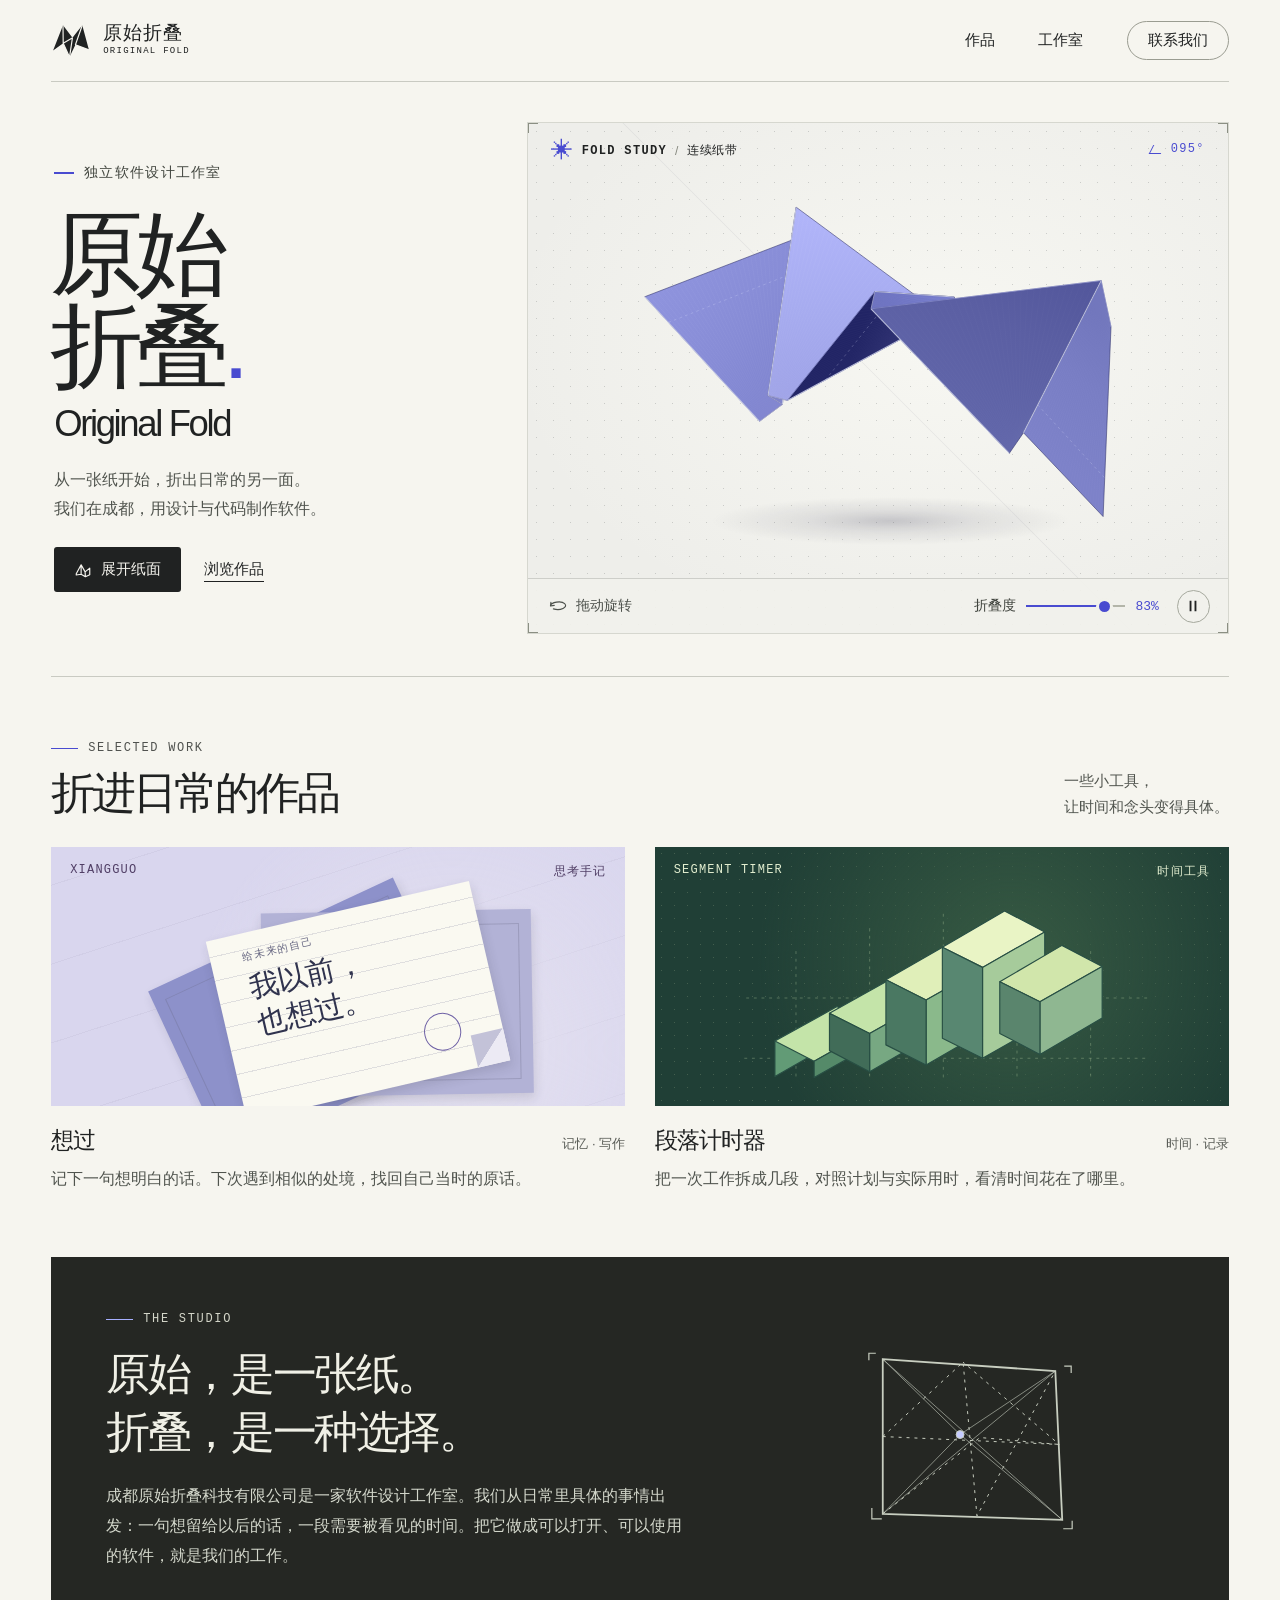
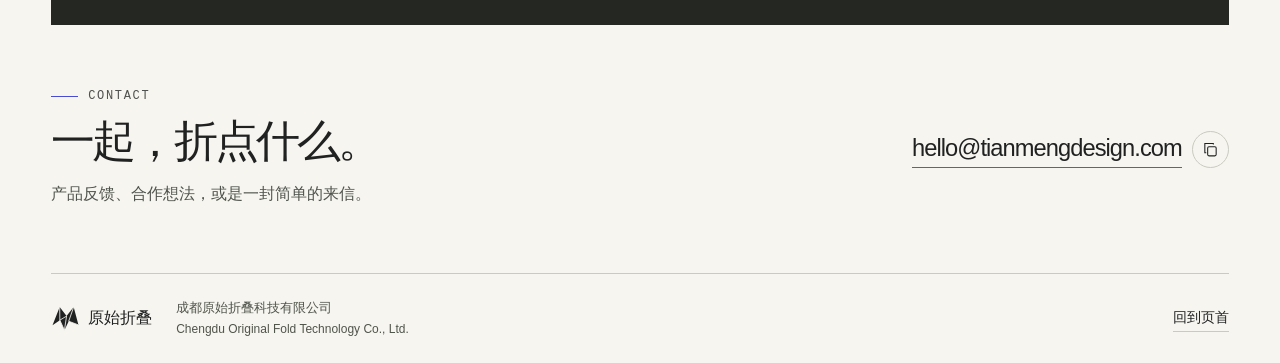
==== index.html @ 0157567f "Build Original Fold studio website and interactive paper sculpture" ====
<!doctype html>
<html lang="zh-CN">
<head>
  <meta charset="utf-8"><meta name="viewport" content="width=device-width, initial-scale=1">
  <meta name="theme-color" content="#f6f5ef">
  <meta name="description" content="成都原始折叠科技有限公司。用交互、设计与代码，为日常制作软件。转动一张折纸，认识独立作品《想过》和《段落计时器》。">
  <meta property="og:title" content="原始折叠 · Original Fold"><meta property="og:description" content="一张平面，有无数种折法。来自成都的软件设计工作室。">
  <meta property="og:type" content="website">
  <link rel="icon" type="image/svg+xml" href="./mark.svg">
  <title>原始折叠 · Original Fold</title>
  <link rel="stylesheet" href="./style.css"><script defer src="./fold.js"></script><script defer src="./studio.js"></script>
</head>
<body>
  <svg class="symbols" xmlns="http://www.w3.org/2000/svg" aria-hidden="true"><defs>
    <symbol id="foldmark" viewBox="0 0 38 34"><path d="M2 26 11.4 2l9 11.8L29.7 2 36 25.4l-12.8-4.8-5.6 11.7-6-13.1z" fill="currentColor"/><path d="m11.4 2 .2 17.2 8.9-5.4M29.7 2l-6.5 18.6 12.8 4.8m-24.4-6.2 6 13.1 2.8-18.5" fill="none" stroke="var(--line-on-logo,#f6f5ef)" stroke-width="1.1" stroke-linejoin="round"/></symbol>
    <symbol id="ic-play" viewBox="0 0 24 24"><path d="M8 4.8 19 12 8 19.2z" fill="currentColor" stroke="none"/></symbol>
    <symbol id="ic-pause" viewBox="0 0 24 24"><path d="M8.3 5.5v13m7.4-13v13" fill="none" stroke="currentColor" stroke-width="2.8" stroke-linecap="square"/></symbol>
    <symbol id="ic-fold" viewBox="0 0 24 24"><path d="M3 17 9.5 5l5.3 9.5 6.2-5v8.8L15.2 21l-5.7-3.4-6.5 1zM9.5 5v12.6m5.3-3.1.4 6.5" fill="none" stroke="currentColor" stroke-width="1.55" stroke-linecap="round" stroke-linejoin="round"/></symbol>
    <symbol id="ic-mail" viewBox="0 0 24 24"><rect x="2.5" y="5" width="19" height="14" rx="2" fill="none" stroke="currentColor" stroke-width="1.5"/><path d="m3.5 6.5 8.5 6 8.5-6" stroke="currentColor" fill="none" stroke-width="1.5"/></symbol>
    <symbol id="ic-copy" viewBox="0 0 24 24"><rect x="8" y="8" width="12" height="13" rx="1.8" fill="none" stroke="currentColor" stroke-width="1.5"/><path d="M16 5V3.5H4v13H6" fill="none" stroke="currentColor" stroke-width="1.5"/></symbol>
    <symbol id="ic-check" viewBox="0 0 24 24"><path d="m4 12 5 5L20 6" fill="none" stroke="currentColor" stroke-width="2"/></symbol>
    <symbol id="ic-turn" viewBox="0 0 24 24"><path d="M3 11.5c.8-4.1 12.8-6.3 17-2.4 4.6 4.4-5.3 9-13.5 6.3M3.5 7.5 3 12l4.5-.7" fill="none" stroke="currentColor" stroke-width="1.4" stroke-linecap="round" stroke-linejoin="round"/></symbol>
  </defs></svg>
  <a class="skip" href="#main">跳到正文</a>
  <div class="wrap">
    <header class="mast">
      <a class="brand" href="#top" aria-label="原始折叠，回到首页"><svg class="brandmark"><use href="#foldmark"/></svg><span>原始折叠<small>ORIGINAL FOLD</small></span></a>
      <nav aria-label="主导航"><a href="#works">作品</a><a href="#studio">工作室</a><a class="nav-contact" href="#contact">联系<span class="contact-long">我们</span></a></nav>
    </header>
    <main id="main">
      <section id="top" class="hero" aria-labelledby="title">
        <div class="hero-type">
          <div class="hero-kicker"><i></i><span>独立软件设计工作室</span></div>
          <h1 id="title">原始<br>折叠<span class="title-dot" aria-hidden="true">.</span></h1>
          <div class="wordmark" lang="en">Original Fold</div>
          <p class="intro">从一张纸开始，折出日常的另一面。<br>我们在成都，用设计与代码制作软件。</p>
          <div class="hero-actions"><button type="button" class="button dark" id="fold-action" data-fold><svg aria-hidden="true"><use href="#ic-fold"/></svg><span>展开纸面</span></button><a class="button text-link" href="#works">浏览作品</a></div>
        </div>
        <figure class="instrument" aria-label="互动折纸：一张连续纸带的三维模型">
          <div class="spec-ident"><span class="crossbrand">✳</span><span lang="en">FOLD STUDY</span><b>/</b> 连续纸带</div>
          <div class="readout mono"><span class="readout-mark"></span><span id="angle">064°</span></div>
          <div class="clip-board">
            <svg id="static-paper" viewBox="0 0 600 430" role="img" aria-label="由蓝紫色纸面折成的立体带状雕塑">
              <g stroke="#36377c" stroke-width="1"><path fill="#a3adff" d="m76 255 108-141 77 44-103 143z"/><path fill="#393f97" d="m184 114 77 44 52 131-103-78z"/><path fill="#848fee" d="m210 211 103 78 88-183-73 46z"/><path fill="#b3b9fa" d="m328 152 73-46 92 135-90 48z"/><path fill="#424caa" d="m403 289 90-48-25 73-115 33z"/></g>
            </svg>
            <canvas id="sculpture" tabindex="0" aria-label="三维折纸。拖动或按方向键转动，按空格暂停或继续运动。"></canvas>
          </div>
          <span class="corner tl"></span><span class="corner tr"></span><span class="corner bl"></span><span class="corner br"></span>
          <figcaption class="instrument-bar"><span class="drag-label"><svg aria-hidden="true"><use href="#ic-turn"/></svg>拖动旋转</span><label class="dial">折叠度<input id="fold-range" type="range" min="0" max="100" value="83" aria-label="折叠程度"><output for="fold-range" id="fold-value">83%</output></label><button id="motion" class="motion" type="button" aria-label="暂停转动" title="暂停转动"><svg aria-hidden="true"><use href="#ic-pause"/></svg></button></figcaption>
        </figure>
      </section>
      <section id="works" class="works block" aria-labelledby="works-title">
        <div class="section-head"><div><span class="eyebrow"><i></i> SELECTED WORK</span><h2 id="works-title">折进日常的作品</h2></div><p>一些小工具，<br>让时间和念头变得具体。</p></div>
        <div class="work-grid">
          <article class="work">
            <a class="art art-memory" href="https://qq244358862.github.io/xiangguo-support/" target="_blank" rel="noopener noreferrer" aria-label="访问想过产品页（新窗口）">
              <span class="art-tag">XIANGGUO</span><span class="art-small">思考手记</span>
              <div class="mem-art" aria-hidden="true"><div class="mem-echo echo-a"></div><div class="mem-echo echo-b"></div><div class="mem-paper"><div class="tiny-imprint">给未来的自己</div><span>我以前，<br>也想过。</span><i></i><span class="mem-fold"></span></div></div>
            </a>
            <div class="work-head"><h3><a href="https://qq244358862.github.io/xiangguo-support/" target="_blank" rel="noopener noreferrer">想过</a></h3><span>记忆 · 写作</span></div><p>记下一句想明白的话。下次遇到相似的处境，找回自己当时的原话。</p>
          </article>
          <article class="work">
            <a class="art art-time" href="https://qq244358862.github.io/segment-timer-support/" target="_blank" rel="noopener noreferrer" aria-label="访问段落计时器产品页（新窗口）">
              <span class="art-tag">SEGMENT TIMER</span><span class="art-small">时间工具</span>
              <svg class="time-art" viewBox="0 0 450 231" aria-hidden="true">
                <g fill="none" stroke="#cee3b2" stroke-width=".7" opacity=".45"><path d="M16 185h423M18 122h419M70 204V68m77 136V45m77 160V30m77 174V47m77 157V68" stroke-dasharray="3 5"/></g>
                <g stroke="#284f44" stroke-width="1.2" stroke-linejoin="round"><path d="m48 167 65-36v36l-65 37z" fill="#629b76"/><path d="m48 167 41 21 66-37-42-20z" fill="#c4e4a9"/><path d="m89 188 66-37v17l-66 37z" fill="#558a69"/><path d="m105 138 66-37 42 21-66 37z" fill="#c4e4a9"/><path d="m147 159 66-37v39l-66 38z" fill="#77a882"/><path d="m147 159-42-21v39l42 22z" fill="#416c58"/><path d="m164 103 66-38 42 22-66 37z" fill="#e0efb9"/><path d="m206 124 66-37v67l-66 38z" fill="#8ab98b"/><path d="m206 124-42-21v68l42 21z" fill="#4a7862"/><path d="m223 69 65-38 42 22-65 37z" fill="#e9f4c5"/><path d="m265 90 65-37v95l-65 37z" fill="#a6cb9b"/><path d="m265 90-42-21v95l42 21z" fill="#588771"/><path d="m283 105 65-38 42 22-65 37z" fill="#d1e6ab"/><path d="m325 126 65-37v54l-65 38z" fill="#8fb791"/><path d="m325 126-42-21v54l42 22z" fill="#5a856d"/></g>
              </svg>
            </a>
            <div class="work-head"><h3><a href="https://qq244358862.github.io/segment-timer-support/" target="_blank" rel="noopener noreferrer">段落计时器</a></h3><span>时间 · 记录</span></div><p>把一次工作拆成几段，对照计划与实际用时，看清时间花在了哪里。</p>
          </article>
        </div>
      </section>
      <section id="studio" class="about block" aria-labelledby="studio-title">
        <div class="about-main"><span class="eyebrow light"><i></i> THE STUDIO</span><h2 id="studio-title">原始，是一张纸。<br>折叠，是一种选择。</h2><p>成都原始折叠科技有限公司是一家软件设计工作室。我们从日常里具体的事情出发：一句想留给以后的话，一段需要被看见的时间。把它做成可以打开、可以使用的软件，就是我们的工作。</p></div>
        <div class="crease-print" aria-hidden="true"><svg viewBox="0 0 240 235" fill="none"><g stroke="currentColor"><path d="m29 35 174 12 7 150-181-6z" stroke-width="1.8"/><path d="m29 35 78 76 96-64M107 111l103 86M107 111l-78 80M29 35l181 162m-7-150L29 191" opacity=".6"/><path d="m29 113 81-75 14 155 79-146M29 113l178 8-97-83M29 191l98-77 80 7" stroke-dasharray="3 5"/><circle cx="107" cy="111" r="4" fill="#c5cbff"/><path d="M22 29h-7v7m197 6h7v7M18 185v11h10m183 10h9v-8" stroke-width="1.2"/></g></svg></div>
      </section>
      <section id="contact" class="contact block" aria-labelledby="contact-title"><div><span class="eyebrow"><i></i> CONTACT</span><h2 id="contact-title">一起，折点什么。</h2><p>产品反馈、合作想法，或是一封简单的来信。</p></div><div class="contact-address"><a href="mailto:hello@tianmengdesign.com">hello@tianmengdesign.com</a><button type="button" id="copy-email" aria-label="复制联系邮箱" title="复制邮箱"><svg aria-hidden="true"><use href="#ic-copy"/></svg></button><span class="copy-status" id="copy-status" role="status" aria-live="polite"></span></div></section>
    </main>
    <footer><div class="foot-brand"><svg aria-hidden="true"><use href="#foldmark"/></svg><strong>原始折叠</strong></div><div class="legal">成都原始折叠科技有限公司<br><span lang="en">Chengdu Original Fold Technology Co., Ltd.</span></div><a href="#top">回到页首</a></footer>
  </div>
</body>
</html>
---- style.css ----
:root{--paper:#f6f5ef;--ink:#202222;--sub:#50544e;--line:#c9cac2;--blue:#494bd0;--mono:"SFMono-Regular",Consolas,"Liberation Mono",monospace;--sans:Inter,"Helvetica Neue",Arial,"PingFang SC","Microsoft YaHei","Noto Sans SC",sans-serif;color-scheme:light;font-family:var(--sans);color:var(--ink);background:var(--paper);font-synthesis:none;text-rendering:optimizeLegibility}
*{box-sizing:border-box}html{scroll-behavior:smooth;scroll-padding-top:22px}body{margin:0;background:var(--paper)}a{color:inherit;text-decoration:none}button,input{font:inherit}button{cursor:pointer;color:inherit}a:focus-visible,button:focus-visible,input:focus-visible,canvas:focus-visible{outline:3px solid #6263db;outline-offset:5px}button:disabled{cursor:default}svg{display:block}.symbols{position:absolute;height:0;width:0;overflow:hidden}.skip{position:absolute;z-index:20;top:-70px;left:16px;background:var(--ink);color:white;padding:12px 18px}.skip:focus{top:8px}.wrap{width:min(100% - clamp(44px,8vw,136px),1600px);margin:auto}
.mast{height:82px;border-bottom:1px solid var(--line);display:flex;align-items:center;justify-content:space-between}.brand,.foot-brand{display:inline-flex;align-items:center;gap:12px}.brandmark{width:40px;height:38px}.brand>span{font-size:19px;font-weight:750;line-height:1.12;letter-spacing:.055em}.brand small{display:block;font:9px/1.55 var(--mono);letter-spacing:.14em;margin-top:2px}.mast nav{display:flex;align-items:center;gap:clamp(22px,3.4vw,55px);font-size:15px}.mast nav a:not(.nav-contact){padding:10px 0}.mast nav a:hover,.text-link:hover,footer a:hover{color:var(--blue)}.mast .nav-contact{padding:9px 20px;border:1px solid #9a9c91;border-radius:28px}.mast .nav-contact:hover{border-color:var(--blue);color:var(--blue)}
.hero{display:grid;grid-template-columns:.79fr 1.21fr;position:relative;column-gap:1.5%;padding:40px 0 42px;min-height:594px;align-items:stretch}.hero-type{display:flex;flex-direction:column;align-items:flex-start;justify-content:center;padding-left:3px}.hero-kicker,.eyebrow{display:flex;align-items:center;gap:10px;font-size:14px;letter-spacing:.09em;font-weight:570;color:#42463f}.hero-kicker i,.eyebrow i{width:20px;height:2px;background:var(--blue);display:block}.hero-kicker{margin:0 0 26px}
h1,h2,h3,p,figure{margin:0}h1{font-size:clamp(80px,7.29vw,127px);line-height:.99;font-weight:800;letter-spacing:-.08em;margin-left:-.045em;position:relative}.title-dot{font-family:Arial,sans-serif;color:var(--blue);font-size:.7em;letter-spacing:-.08em;margin-left:.09em}.wordmark{font-family:"Arial",var(--sans);font-size:clamp(29px,2.85vw,49px);font-weight:400;line-height:1.05;letter-spacing:-.065em;margin:13px 0 0}.intro{font-size:clamp(16px,1.12vw,19px);color:var(--sub);line-height:1.83;margin-top:21px}.hero-actions{display:flex;gap:23px;align-items:center;margin-top:24px}.button{height:45px;display:inline-flex;align-items:center;justify-content:center;gap:9px;border:0;font-weight:550;font-size:15px;white-space:nowrap}.button.dark{background:var(--ink);color:var(--paper);padding:0 20px;border-radius:3px}.button.dark:hover{background:var(--blue)}.button svg{width:18px;height:18px}.button.text-link{height:auto;line-height:1.6;border-bottom:1px solid currentColor}
.instrument{min-width:0;min-height:492px;position:relative;isolation:isolate;display:grid;grid-template-rows:1fr auto;overflow:hidden;background-color:#eeeeea;background-image:radial-gradient(circle,rgba(67,71,72,.22) .7px,transparent .92px),radial-gradient(ellipse at 59% 43%,#f7f7f2,transparent 74%);background-size:17px 17px,100% 100%;border:1px solid #d6d7cf}.instrument:before{content:"";position:absolute;inset:0;z-index:-1;background:linear-gradient(45deg,transparent 49.9%,rgba(67,70,90,.065) 50%,transparent 50.1%);pointer-events:none}.spec-ident,.readout{position:absolute;z-index:2;top:19px;display:flex;align-items:center;gap:8px;pointer-events:none;font-size:12px;letter-spacing:.06em}.spec-ident{left:23px;font-weight:560}.spec-ident>span[lang]{font-family:var(--mono);letter-spacing:.11em;font-size:12px}.spec-ident b{color:#84867d;font-weight:400}.crossbrand{font-size:22px;line-height:16px;color:var(--blue)}.readout{right:23px;color:var(--blue);font-family:var(--mono);letter-spacing:.11em}.readout-mark{width:12px;height:9px;display:inline-block;border:solid currentColor;border-width:0 0 1px 1px;transform:skewX(-27deg)}
.clip-board{position:relative;min-height:0;overflow:hidden}.clip-board>canvas,.clip-board>svg{position:absolute;inset:0;width:100%;height:100%;display:block}.clip-board>canvas{touch-action:pan-y;cursor:grab}.clip-board>canvas.dragging{cursor:grabbing}.instrument.rendering #static-paper{display:none}.instrument-bar{display:flex;align-items:center;gap:18px;min-height:55px;border-top:1px solid rgba(117,120,114,.29);padding:7px 18px 7px 20px;background:rgba(242,242,237,.90);font-size:14px}.drag-label{display:flex;gap:8px;align-items:center;white-space:nowrap;color:#4c504b}.drag-label svg{height:20px;width:20px}.dial{margin-left:auto;display:flex;align-items:center;gap:10px;white-space:nowrap;color:#40443e}.dial output{color:var(--blue);font:13px var(--mono);min-width:3ch;text-align:right}.dial input{appearance:none;-webkit-appearance:none;width:clamp(62px,7.8vw,125px);height:26px;margin:0;background:transparent;cursor:ew-resize}.dial input::-webkit-slider-runnable-track{height:2px;background:linear-gradient(to right,var(--blue) 0 var(--fill,83%),#b3b5a9 var(--fill,83%) 100%)}.dial input::-moz-range-track{height:2px;background:#abae9f}.dial input::-moz-range-progress{height:2px;background:var(--blue)}.dial input::-webkit-slider-thumb{appearance:none;width:11px;height:11px;border:0;background:var(--blue);border-radius:50%;margin-top:-4.5px;box-shadow:0 0 0 3px #f1f1eb}.dial input::-moz-range-thumb{width:11px;height:11px;background:var(--blue);border:0;border-radius:50%}.motion{height:33px;width:33px;border-radius:50%;background:transparent;border:1px solid #a6a99e;display:grid;place-items:center;flex:0 0 auto}.motion:hover{color:var(--blue);border-color:var(--blue)}.motion svg{width:16px;height:16px}.corner{position:absolute;width:10px;height:10px;pointer-events:none;border:solid #8b8f83;z-index:3}.tl{top:0;left:0;border-width:1px 0 0 1px}.tr{top:0;right:0;border-width:1px 1px 0 0}.bl{bottom:0;left:0;border-width:0 0 1px 1px}.br{bottom:0;right:0;border-width:0 1px 1px 0}
.block{padding:clamp(48px,5vw,86px) 0}.works{border-top:1px solid var(--line)}.section-head{display:flex;align-items:end;justify-content:space-between;gap:20px;margin-bottom:28px}.eyebrow{font-family:var(--mono);letter-spacing:.14em;color:#4f514e;font-size:12px;font-weight:500}.eyebrow i{height:1px;width:27px}.section-head h2,.contact h2{font-size:clamp(34px,3.4vw,61px);letter-spacing:-.07em;line-height:1.2;margin:12px 0 0;font-weight:740}.section-head p{font-size:15px;color:var(--sub);line-height:1.7}.work-grid{display:grid;grid-template-columns:1fr 1fr;gap:clamp(18px,2.3vw,36px)}.work{min-width:0}.art{aspect-ratio:2.22;min-height:180px;display:block;position:relative;overflow:hidden;isolation:isolate}.art:focus-visible{outline-offset:2px}.art-tag,.art-small{position:absolute;z-index:2;top:16px;font:12px var(--mono);letter-spacing:.1em}.art-tag{left:19px}.art-small{right:19px;font-family:var(--sans);letter-spacing:.09em}.art-memory{background:#d9d6ee;color:#503e65;background-image:radial-gradient(circle at 70% 78%,#e4e1f0,transparent 60%),repeating-linear-gradient(162deg,transparent 0 36px,#6b638212 36px 37px,transparent 37px 75px)}.mem-art{position:absolute;width:47%;height:71%;max-width:295px;left:30%;top:24%;transform:rotate(-13deg);transition:transform .4s}.art-memory:hover .mem-art{transform:translateY(-5px) rotate(-9deg)}.mem-echo,.mem-paper{position:absolute;inset:0;box-shadow:1px 5px 11px #23223523}.mem-echo:before{position:absolute;inset:14px 12px;content:"";border:1px solid #6668824d}.echo-a{background:#8d91ca;transform:translate(-19%,3%) rotate(-12deg)}.echo-b{background:#b2b2d6;transform:translate(14%,6%) rotate(12deg)}.mem-paper{padding:clamp(8px,1.3vw,20px) 12%;color:#30334e;background-color:#faf9f1;background-image:repeating-linear-gradient(0deg,transparent 0 23px,#aaaaba55 23px 24px);line-height:1.25}.tiny-imprint{font-size:clamp(9px,.83vw,13px);letter-spacing:.09em;color:#666681;margin-bottom:7px}.mem-paper>span:not(.mem-fold){font-family:"Noto Serif SC","Songti SC",SimSun,serif;font-size:clamp(18px,2.3vw,40px);font-weight:600}.mem-paper>i{position:absolute;bottom:13%;right:15%;border:1.5px solid #6f62a6;border-radius:50%;width:14%;aspect-ratio:1}.mem-fold{width:12%;aspect-ratio:1;position:absolute;right:0;bottom:0;background:linear-gradient(135deg,#c3c2d8 49%,#eceaf4 50%)}.art-time{background-color:#203f36;color:#e1edcf;background-image:radial-gradient(circle at 62% 45%,#375a43,transparent 66%),radial-gradient(circle,#cfddb133 .72px,transparent .93px);background-size:100% 100%,13px 13px}.time-art{width:75%;height:88%;position:absolute;top:12%;left:13%;transition:transform .4s}.art-time:hover .time-art{transform:translateY(-5px)}.work-head{display:flex;justify-content:space-between;align-items:baseline;gap:18px;margin:19px 0 8px}.work h3{font-size:clamp(23px,1.82vw,32px);letter-spacing:-.045em}.work h3 a:hover{color:var(--blue)}.work-head>span{font-size:13px;color:#5a5d57}.work p,.about p,.contact p{font-size:16px;line-height:1.85;color:var(--sub)}
.about{display:grid;grid-template-columns:1.45fr 1fr;align-items:center;gap:8%;padding:clamp(34px,4.3vw,70px);background:#252723;color:#f0f0e6}.about .eyebrow{color:#d4d6c9}.eyebrow.light i{background:#a6afff}.about h2{font-size:clamp(30px,3.4vw,58px);letter-spacing:-.055em;line-height:1.32;margin:20px 0}.about p{color:#d4d8cc;max-width:43em}.crease-print{width:min(75%,238px);aspect-ratio:1;justify-self:center;color:#c8cec0}.crease-print svg{width:100%;height:100%}.contact{display:flex;align-items:center;justify-content:space-between;gap:24px}.contact p{margin-top:12px}.contact-address{display:flex;align-items:center;gap:10px;position:relative}.contact-address>a{font-size:clamp(20px,1.85vw,33px);letter-spacing:-.04em;line-height:1.6;border-bottom:1px solid #65685e}.contact-address>a:hover{color:var(--blue);border-color:var(--blue)}.contact-address button{background:transparent;border:1px solid var(--line);border-radius:50%;width:37px;height:37px;display:grid;place-items:center}.contact-address button svg{width:17px;height:17px}.copy-status{position:absolute;right:0;top:calc(100% + 5px);font-size:13px;color:var(--blue)}
footer{border-top:1px solid var(--line);display:flex;align-items:center;gap:24px;min-height:90px;padding:17px 0}.foot-brand{gap:8px}.foot-brand svg{width:29px;height:29px}.foot-brand strong{white-space:nowrap;font-size:16px}.legal{font-size:13px;color:#50554c;line-height:1.65}.legal span{font-size:12px}footer>a{margin-left:auto;white-space:nowrap;font-size:14px;border-bottom:1px solid var(--line);padding:4px 0}
@media(min-width:1550px){.hero{min-height:680px}.hero-kicker{margin-bottom:32px}.intro{margin-top:27px}.hero-actions{margin-top:29px}.instrument{min-height:570px}}
@media(max-width:980px){.wrap{width:calc(100% - 54px)}.hero{grid-template-columns:.77fr 1fr;min-height:548px;gap:18px;padding:29px 0 34px}.instrument{min-height:454px}.hero-kicker{margin-bottom:20px}h1{font-size:80px}.spec-ident{left:13px}.readout{right:13px}.instrument-bar{gap:9px;padding:7px 11px}.dial{gap:6px}.dial input{width:55px}.hero-actions{gap:16px}.intro{font-size:15px}.contact-address>a{font-size:22px}}
@media(max-width:730px){.wrap{width:calc(100% - 36px)}.mast{height:65px}.brand{gap:7px}.brandmark{width:31px;height:31px}.brand>span{font-size:17px}.brand small{font-size:8px;line-height:1.4}.mast nav{gap:18px;font-size:14px}.mast .nav-contact{padding:6px 12px}.contact-long{display:none}.hero{grid-template-columns:1fr;gap:22px;padding:29px 0 28px;min-height:auto}.hero-type{padding-left:0}.hero-kicker{font-size:13px;margin-bottom:17px}.hero h1 br{display:none}.hero h1{font-size:clamp(50px,12.7vw,85px);line-height:1.05;letter-spacing:-.075em}.wordmark{font-size:clamp(24px,5.5vw,34px);margin-top:6px}.intro{margin-top:15px;line-height:1.7}.hero-actions{margin-top:16px;gap:19px}.button{height:39px;font-size:14px}.button.dark{padding:0 14px}.button svg{width:16px;height:16px}.instrument{min-height:0;height:clamp(278px,70vw,416px)}.spec-ident,.readout{top:13px}.instrument-bar{padding:5px 12px;min-height:45px;font-size:13px;gap:13px}.dial input{width:clamp(54px,14vw,92px)}.motion{height:30px;width:30px}.section-head{align-items:flex-start;margin-bottom:22px}.section-head p{font-size:13px;line-height:1.6;margin-top:8px}.section-head h2,.contact h2{font-size:33px}.eyebrow{font-size:12px}.work-grid{grid-template-columns:1fr;gap:29px}.art{min-height:0;aspect-ratio:2.02}.work p{font-size:15px}.work-head{margin-top:12px}.mem-paper>span:not(.mem-fold){font-size:clamp(22px,6vw,36px)}.tiny-imprint{font-size:10px}.about{gap:10px;grid-template-columns:1fr auto;padding:29px 23px;position:relative}.about-main{grid-column:1/-1}.about h2{font-size:clamp(24px,6.5vw,36px);margin:16px 0}.about p{font-size:15px}.crease-print{width:clamp(52px,12vw,84px);position:absolute;right:16px;top:14px;opacity:.75}.contact{align-items:flex-start;flex-direction:column;gap:17px}.contact p{font-size:15px}.contact-address>a{font-size:clamp(19px,5.5vw,29px)}footer{gap:9px 18px;flex-wrap:wrap}.foot-brand strong{font-size:15px}.legal{font-size:12px}footer>a{font-size:13px}}
@media(max-width:390px){.wrap{width:calc(100% - 28px)}.mast nav{gap:13px}.mast .nav-contact{padding:5px 9px}.instrument-bar{gap:7px}.dial{gap:5px}.section-head p{display:none}.crease-print{display:none}.legal{order:3;width:100%}.art-tag,.art-small{top:11px}}
@media(prefers-reduced-motion:reduce){html{scroll-behavior:auto}*,*:before,*:after{transition-duration:0s!important;animation-duration:0s!important}}
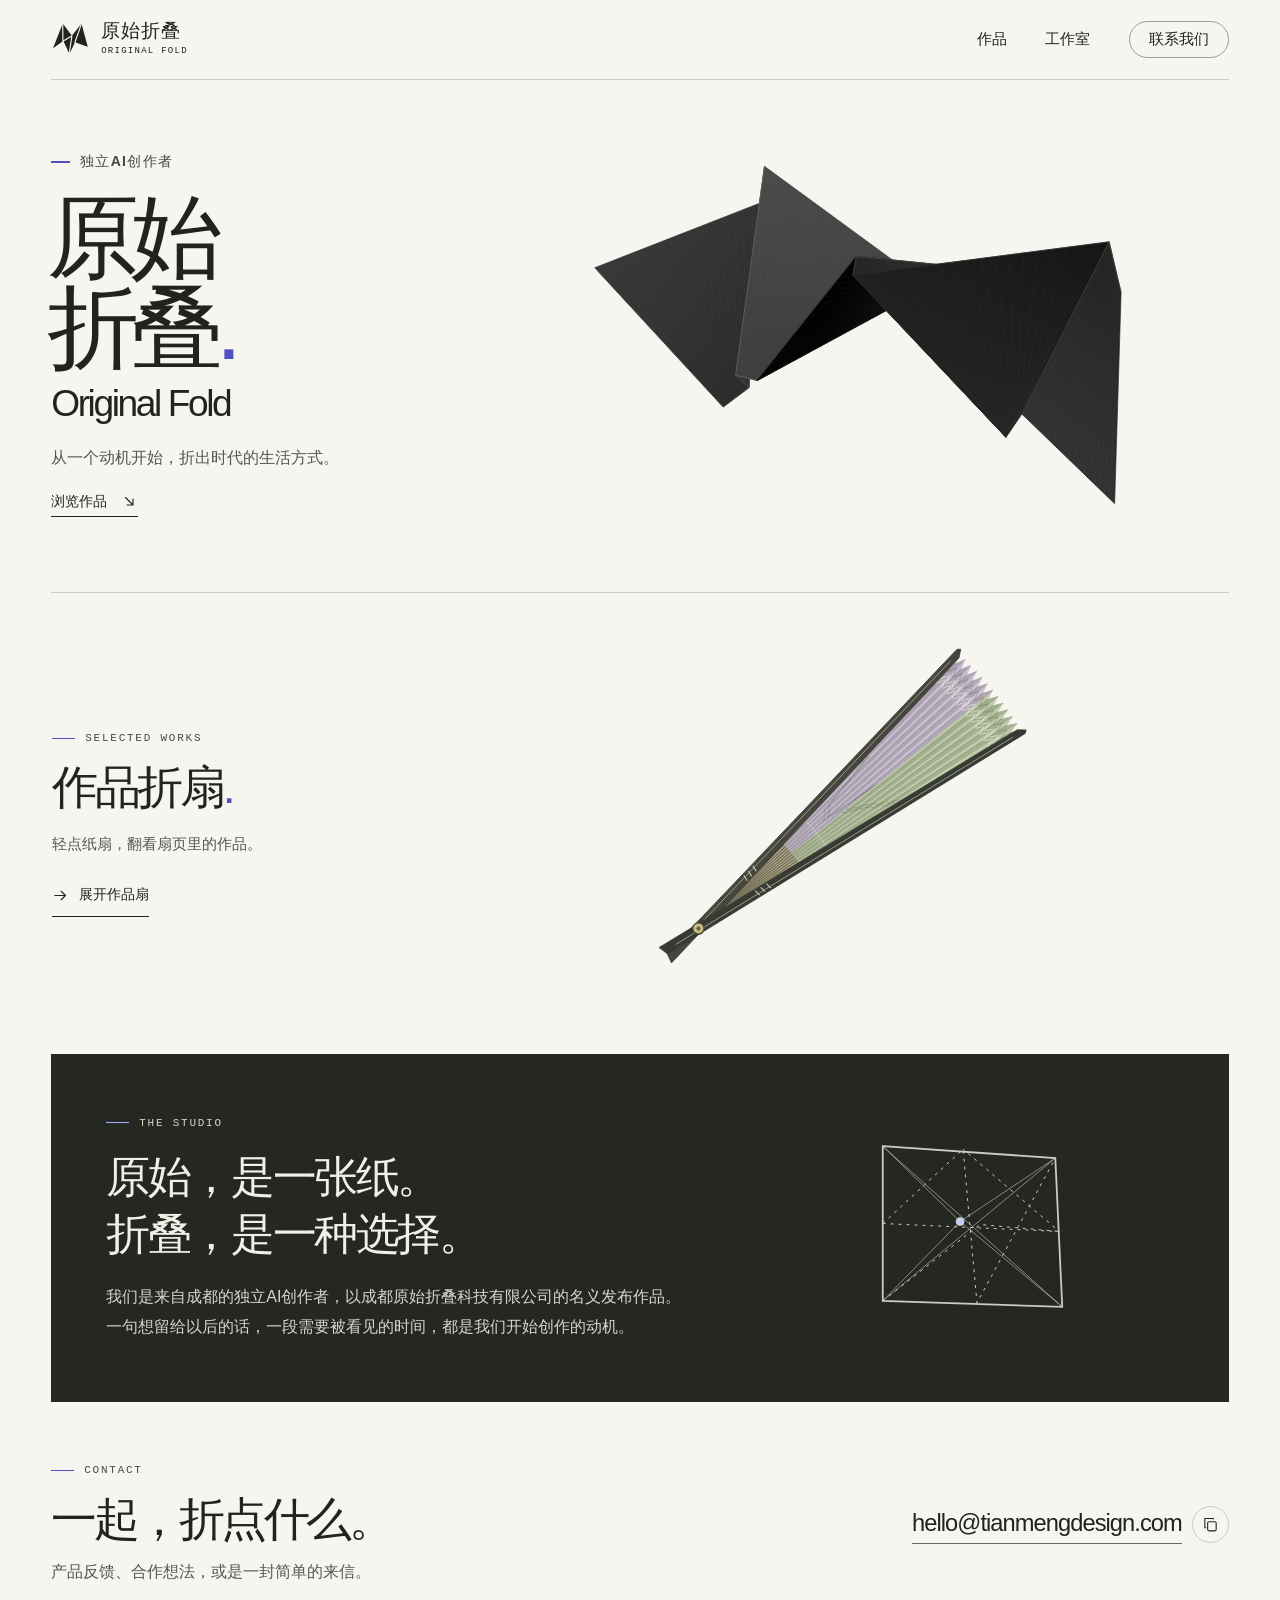
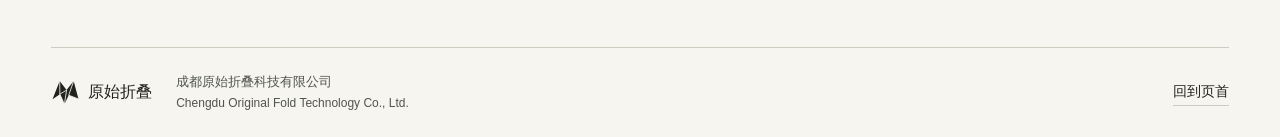
==== commit ba06aab6: "Make the black paper draggable and unfold works from a paper fan" ====
--- a/index.html
+++ b/index.html
@@ -1,79 +1,83 @@
 <!doctype html>
 <html lang="zh-CN">
 <head>
-  <meta charset="utf-8"><meta name="viewport" content="width=device-width, initial-scale=1">
+  <meta charset="utf-8">
+  <meta name="viewport" content="width=device-width, initial-scale=1">
   <meta name="theme-color" content="#f6f5ef">
-  <meta name="description" content="成都原始折叠科技有限公司。用交互、设计与代码，为日常制作软件。转动一张折纸，认识独立作品《想过》和《段落计时器》。">
-  <meta property="og:title" content="原始折叠 · Original Fold"><meta property="og:description" content="一张平面，有无数种折法。来自成都的软件设计工作室。">
+  <meta name="description" content="原始折叠，来自成都的独立AI创作者。从一个动机开始，折出时代的生活方式。展开纸扇，认识我们的作品《想过》和《段落计时器》。">
+  <meta property="og:title" content="原始折叠 · Original Fold">
+  <meta property="og:description" content="从一个动机开始，折出时代的生活方式。">
   <meta property="og:type" content="website">
   <link rel="icon" type="image/svg+xml" href="./mark.svg">
   <title>原始折叠 · Original Fold</title>
-  <link rel="stylesheet" href="./style.css"><script defer src="./fold.js"></script><script defer src="./studio.js"></script>
+  <link rel="stylesheet" href="./style.css?v=fan2">
+  <script defer src="./fold.js?v=fan2"></script>
+  <script defer src="./fan.js?v=fan2"></script>
+  <script defer src="./studio.js"></script>
 </head>
 <body>
   <svg class="symbols" xmlns="http://www.w3.org/2000/svg" aria-hidden="true"><defs>
     <symbol id="foldmark" viewBox="0 0 38 34"><path d="M2 26 11.4 2l9 11.8L29.7 2 36 25.4l-12.8-4.8-5.6 11.7-6-13.1z" fill="currentColor"/><path d="m11.4 2 .2 17.2 8.9-5.4M29.7 2l-6.5 18.6 12.8 4.8m-24.4-6.2 6 13.1 2.8-18.5" fill="none" stroke="var(--line-on-logo,#f6f5ef)" stroke-width="1.1" stroke-linejoin="round"/></symbol>
-    <symbol id="ic-play" viewBox="0 0 24 24"><path d="M8 4.8 19 12 8 19.2z" fill="currentColor" stroke="none"/></symbol>
-    <symbol id="ic-pause" viewBox="0 0 24 24"><path d="M8.3 5.5v13m7.4-13v13" fill="none" stroke="currentColor" stroke-width="2.8" stroke-linecap="square"/></symbol>
-    <symbol id="ic-fold" viewBox="0 0 24 24"><path d="M3 17 9.5 5l5.3 9.5 6.2-5v8.8L15.2 21l-5.7-3.4-6.5 1zM9.5 5v12.6m5.3-3.1.4 6.5" fill="none" stroke="currentColor" stroke-width="1.55" stroke-linecap="round" stroke-linejoin="round"/></symbol>
-    <symbol id="ic-mail" viewBox="0 0 24 24"><rect x="2.5" y="5" width="19" height="14" rx="2" fill="none" stroke="currentColor" stroke-width="1.5"/><path d="m3.5 6.5 8.5 6 8.5-6" stroke="currentColor" fill="none" stroke-width="1.5"/></symbol>
     <symbol id="ic-copy" viewBox="0 0 24 24"><rect x="8" y="8" width="12" height="13" rx="1.8" fill="none" stroke="currentColor" stroke-width="1.5"/><path d="M16 5V3.5H4v13H6" fill="none" stroke="currentColor" stroke-width="1.5"/></symbol>
     <symbol id="ic-check" viewBox="0 0 24 24"><path d="m4 12 5 5L20 6" fill="none" stroke="currentColor" stroke-width="2"/></symbol>
-    <symbol id="ic-turn" viewBox="0 0 24 24"><path d="M3 11.5c.8-4.1 12.8-6.3 17-2.4 4.6 4.4-5.3 9-13.5 6.3M3.5 7.5 3 12l4.5-.7" fill="none" stroke="currentColor" stroke-width="1.4" stroke-linecap="round" stroke-linejoin="round"/></symbol>
+    <symbol id="ic-arrow" viewBox="0 0 24 24"><path d="M4 12h15m-6-6 6 6-6 6" fill="none" stroke="currentColor" stroke-width="1.6" stroke-linecap="round" stroke-linejoin="round"/></symbol>
   </defs></svg>
   <a class="skip" href="#main">跳到正文</a>
   <div class="wrap">
     <header class="mast">
-      <a class="brand" href="#top" aria-label="原始折叠，回到首页"><svg class="brandmark"><use href="#foldmark"/></svg><span>原始折叠<small>ORIGINAL FOLD</small></span></a>
+      <a class="brand" href="#top" aria-label="原始折叠，回到首页"><svg class="brandmark" aria-hidden="true"><use href="#foldmark"/></svg><span>原始折叠<small lang="en">ORIGINAL FOLD</small></span></a>
       <nav aria-label="主导航"><a href="#works">作品</a><a href="#studio">工作室</a><a class="nav-contact" href="#contact">联系<span class="contact-long">我们</span></a></nav>
     </header>
     <main id="main">
       <section id="top" class="hero" aria-labelledby="title">
         <div class="hero-type">
-          <div class="hero-kicker"><i></i><span>独立软件设计工作室</span></div>
+          <div class="hero-kicker"><i></i>独立AI创作者</div>
           <h1 id="title">原始<br>折叠<span class="title-dot" aria-hidden="true">.</span></h1>
           <div class="wordmark" lang="en">Original Fold</div>
-          <p class="intro">从一张纸开始，折出日常的另一面。<br>我们在成都，用设计与代码制作软件。</p>
-          <div class="hero-actions"><button type="button" class="button dark" id="fold-action" data-fold><svg aria-hidden="true"><use href="#ic-fold"/></svg><span>展开纸面</span></button><a class="button text-link" href="#works">浏览作品</a></div>
+          <p class="intro">从一个动机开始，折出时代的生活方式。</p>
+          <a class="hero-link" href="#works">浏览作品<svg aria-hidden="true"><use href="#ic-arrow"/></svg></a>
         </div>
-        <figure class="instrument" aria-label="互动折纸：一张连续纸带的三维模型">
-          <div class="spec-ident"><span class="crossbrand">✳</span><span lang="en">FOLD STUDY</span><b>/</b> 连续纸带</div>
-          <div class="readout mono"><span class="readout-mark"></span><span id="angle">064°</span></div>
-          <div class="clip-board">
-            <svg id="static-paper" viewBox="0 0 600 430" role="img" aria-label="由蓝紫色纸面折成的立体带状雕塑">
-              <g stroke="#36377c" stroke-width="1"><path fill="#a3adff" d="m76 255 108-141 77 44-103 143z"/><path fill="#393f97" d="m184 114 77 44 52 131-103-78z"/><path fill="#848fee" d="m210 211 103 78 88-183-73 46z"/><path fill="#b3b9fa" d="m328 152 73-46 92 135-90 48z"/><path fill="#424caa" d="m403 289 90-48-25 73-115 33z"/></g>
-            </svg>
-            <canvas id="sculpture" tabindex="0" aria-label="三维折纸。拖动或按方向键转动，按空格暂停或继续运动。"></canvas>
-          </div>
-          <span class="corner tl"></span><span class="corner tr"></span><span class="corner bl"></span><span class="corner br"></span>
-          <figcaption class="instrument-bar"><span class="drag-label"><svg aria-hidden="true"><use href="#ic-turn"/></svg>拖动旋转</span><label class="dial">折叠度<input id="fold-range" type="range" min="0" max="100" value="83" aria-label="折叠程度"><output for="fold-range" id="fold-value">83%</output></label><button id="motion" class="motion" type="button" aria-label="暂停转动" title="暂停转动"><svg aria-hidden="true"><use href="#ic-pause"/></svg></button></figcaption>
-        </figure>
+        <div class="paper-air">
+          <svg id="sculpture" viewBox="0 0 640 480" role="img" tabindex="0" aria-label="黑色三维折纸。拖动纸面可以移动并转动它。方向键转动，Shift 加方向键移动，Home 或双击复位。">
+            <defs id="paper-inks"></defs>
+            <g id="paper-model">
+              <path fill="#202020" d="m80 283 115-145 91 58-106 139z"/>
+              <path fill="#505050" d="m195 138 91 58 53 132-114-82z"/>
+              <path fill="#171717" d="m225 246 114 82 91-197-85 50z"/>
+              <path fill="#444" d="m345 181 85-50 98 142-100 52z"/>
+              <path fill="#252525" d="m428 325 100-52-31 78-123 32z"/>
+            </g>
+          </svg>
+        </div>
       </section>
       <section id="works" class="works block" aria-labelledby="works-title">
-        <div class="section-head"><div><span class="eyebrow"><i></i> SELECTED WORK</span><h2 id="works-title">折进日常的作品</h2></div><p>一些小工具，<br>让时间和念头变得具体。</p></div>
-        <div class="work-grid">
-          <article class="work">
-            <a class="art art-memory" href="https://qq244358862.github.io/xiangguo-support/" target="_blank" rel="noopener noreferrer" aria-label="访问想过产品页（新窗口）">
-              <span class="art-tag">XIANGGUO</span><span class="art-small">思考手记</span>
-              <div class="mem-art" aria-hidden="true"><div class="mem-echo echo-a"></div><div class="mem-echo echo-b"></div><div class="mem-paper"><div class="tiny-imprint">给未来的自己</div><span>我以前，<br>也想过。</span><i></i><span class="mem-fold"></span></div></div>
-            </a>
-            <div class="work-head"><h3><a href="https://qq244358862.github.io/xiangguo-support/" target="_blank" rel="noopener noreferrer">想过</a></h3><span>记忆 · 写作</span></div><p>记下一句想明白的话。下次遇到相似的处境，找回自己当时的原话。</p>
-          </article>
-          <article class="work">
-            <a class="art art-time" href="https://qq244358862.github.io/segment-timer-support/" target="_blank" rel="noopener noreferrer" aria-label="访问段落计时器产品页（新窗口）">
-              <span class="art-tag">SEGMENT TIMER</span><span class="art-small">时间工具</span>
-              <svg class="time-art" viewBox="0 0 450 231" aria-hidden="true">
-                <g fill="none" stroke="#cee3b2" stroke-width=".7" opacity=".45"><path d="M16 185h423M18 122h419M70 204V68m77 136V45m77 160V30m77 174V47m77 157V68" stroke-dasharray="3 5"/></g>
-                <g stroke="#284f44" stroke-width="1.2" stroke-linejoin="round"><path d="m48 167 65-36v36l-65 37z" fill="#629b76"/><path d="m48 167 41 21 66-37-42-20z" fill="#c4e4a9"/><path d="m89 188 66-37v17l-66 37z" fill="#558a69"/><path d="m105 138 66-37 42 21-66 37z" fill="#c4e4a9"/><path d="m147 159 66-37v39l-66 38z" fill="#77a882"/><path d="m147 159-42-21v39l42 22z" fill="#416c58"/><path d="m164 103 66-38 42 22-66 37z" fill="#e0efb9"/><path d="m206 124 66-37v67l-66 38z" fill="#8ab98b"/><path d="m206 124-42-21v68l42 21z" fill="#4a7862"/><path d="m223 69 65-38 42 22-65 37z" fill="#e9f4c5"/><path d="m265 90 65-37v95l-65 37z" fill="#a6cb9b"/><path d="m265 90-42-21v95l42 21z" fill="#588771"/><path d="m283 105 65-38 42 22-65 37z" fill="#d1e6ab"/><path d="m325 126 65-37v54l-65 38z" fill="#8fb791"/><path d="m325 126-42-21v54l42 22z" fill="#5a856d"/></g>
-              </svg>
-            </a>
-            <div class="work-head"><h3><a href="https://qq244358862.github.io/segment-timer-support/" target="_blank" rel="noopener noreferrer">段落计时器</a></h3><span>时间 · 记录</span></div><p>把一次工作拆成几段，对照计划与实际用时，看清时间花在了哪里。</p>
-          </article>
+        <div class="works-stage" id="portfolio" data-state="closed">
+          <div class="works-copy">
+            <span class="eyebrow"><i></i><span lang="en">SELECTED WORKS</span></span>
+            <h2 id="works-title">作品折扇<span aria-hidden="true">.</span></h2>
+            <p id="fan-hint">轻点纸扇，翻看扇页里的作品。</p>
+            <button id="fan-action" class="paper-action" type="button" hidden aria-controls="fan-space"><svg aria-hidden="true"><use href="#ic-arrow"/></svg><span>展开作品扇</span></button>
+          </div>
+          <div class="fan-space" id="fan-space">
+            <svg id="work-fan" viewBox="0 0 720 420" aria-hidden="true" focusable="false"></svg>
+            <div class="leaf-choices" id="leaf-choices" hidden>
+              <button type="button" class="leaf-choice" data-work="xiangguo"><small lang="en">01 / MEMORY</small><strong>想过</strong></button>
+              <button type="button" class="leaf-choice" data-work="segment"><small lang="en">02 / TIME</small><strong>段落计时器</strong></button>
+            </div>
+            <article class="leaf-detail" id="leaf-detail" aria-labelledby="detail-title" hidden>
+              <span id="detail-index" class="detail-index"></span>
+              <h3 id="detail-title" tabindex="-1"></h3>
+              <p id="detail-body"></p>
+              <div class="sheet-links"><button id="sheet-back" type="button"><span aria-hidden="true">← </span>返回作品扇</button><a id="detail-link" target="_blank" rel="noopener noreferrer">访问产品页<span aria-hidden="true"> ↗</span></a></div>
+            </article>
+          </div>
+          <span class="sr-only" id="fan-status" role="status" aria-live="polite"></span>
         </div>
+        <noscript><div class="plain-works"><p><a href="https://qq244358862.github.io/xiangguo-support/">想过</a> · 记下一句想明白的话，在相似处境中找回自己的原话。</p><p><a href="https://qq244358862.github.io/segment-timer-support/">段落计时器</a> · 分段记录工作，对照计划与实际用时。</p></div><style>.fan-space,#fan-hint{display:none}</style></noscript>
       </section>
       <section id="studio" class="about block" aria-labelledby="studio-title">
-        <div class="about-main"><span class="eyebrow light"><i></i> THE STUDIO</span><h2 id="studio-title">原始，是一张纸。<br>折叠，是一种选择。</h2><p>成都原始折叠科技有限公司是一家软件设计工作室。我们从日常里具体的事情出发：一句想留给以后的话，一段需要被看见的时间。把它做成可以打开、可以使用的软件，就是我们的工作。</p></div>
-        <div class="crease-print" aria-hidden="true"><svg viewBox="0 0 240 235" fill="none"><g stroke="currentColor"><path d="m29 35 174 12 7 150-181-6z" stroke-width="1.8"/><path d="m29 35 78 76 96-64M107 111l103 86M107 111l-78 80M29 35l181 162m-7-150L29 191" opacity=".6"/><path d="m29 113 81-75 14 155 79-146M29 113l178 8-97-83M29 191l98-77 80 7" stroke-dasharray="3 5"/><circle cx="107" cy="111" r="4" fill="#c5cbff"/><path d="M22 29h-7v7m197 6h7v7M18 185v11h10m183 10h9v-8" stroke-width="1.2"/></g></svg></div>
+        <div class="about-main"><span class="eyebrow light"><i></i> THE STUDIO</span><h2 id="studio-title">原始，是一张纸。<br>折叠，是一种选择。</h2><p>我们是来自成都的独立AI创作者，以成都原始折叠科技有限公司的名义发布作品。一句想留给以后的话，一段需要被看见的时间，都是我们开始创作的动机。</p></div>
+        <div class="crease-print" aria-hidden="true"><svg viewBox="0 0 240 235" fill="none"><g stroke="currentColor"><path d="m29 35 174 12 7 150-181-6z" stroke-width="1.8"/><path d="m29 35 78 76 96-64M107 111l103 86M107 111l-78 80M29 35l181 162m-7-150L29 191" opacity=".6"/><path d="m29 113 81-75 14 155 79-146M29 113l178 8-97-83M29 191l98-77 80 7" stroke-dasharray="3 5"/><circle cx="107" cy="111" r="4" fill="#c5cbff"/></g></svg></div>
       </section>
       <section id="contact" class="contact block" aria-labelledby="contact-title"><div><span class="eyebrow"><i></i> CONTACT</span><h2 id="contact-title">一起，折点什么。</h2><p>产品反馈、合作想法，或是一封简单的来信。</p></div><div class="contact-address"><a href="mailto:hello@tianmengdesign.com">hello@tianmengdesign.com</a><button type="button" id="copy-email" aria-label="复制联系邮箱" title="复制邮箱"><svg aria-hidden="true"><use href="#ic-copy"/></svg></button><span class="copy-status" id="copy-status" role="status" aria-live="polite"></span></div></section>
     </main>
--- a/style.css
+++ b/style.css
@@ -1,15 +1,19 @@
-:root{--paper:#f6f5ef;--ink:#202222;--sub:#50544e;--line:#c9cac2;--blue:#494bd0;--mono:"SFMono-Regular",Consolas,"Liberation Mono",monospace;--sans:Inter,"Helvetica Neue",Arial,"PingFang SC","Microsoft YaHei","Noto Sans SC",sans-serif;color-scheme:light;font-family:var(--sans);color:var(--ink);background:var(--paper);font-synthesis:none;text-rendering:optimizeLegibility}
-*{box-sizing:border-box}html{scroll-behavior:smooth;scroll-padding-top:22px}body{margin:0;background:var(--paper)}a{color:inherit;text-decoration:none}button,input{font:inherit}button{cursor:pointer;color:inherit}a:focus-visible,button:focus-visible,input:focus-visible,canvas:focus-visible{outline:3px solid #6263db;outline-offset:5px}button:disabled{cursor:default}svg{display:block}.symbols{position:absolute;height:0;width:0;overflow:hidden}.skip{position:absolute;z-index:20;top:-70px;left:16px;background:var(--ink);color:white;padding:12px 18px}.skip:focus{top:8px}.wrap{width:min(100% - clamp(44px,8vw,136px),1600px);margin:auto}
-.mast{height:82px;border-bottom:1px solid var(--line);display:flex;align-items:center;justify-content:space-between}.brand,.foot-brand{display:inline-flex;align-items:center;gap:12px}.brandmark{width:40px;height:38px}.brand>span{font-size:19px;font-weight:750;line-height:1.12;letter-spacing:.055em}.brand small{display:block;font:9px/1.55 var(--mono);letter-spacing:.14em;margin-top:2px}.mast nav{display:flex;align-items:center;gap:clamp(22px,3.4vw,55px);font-size:15px}.mast nav a:not(.nav-contact){padding:10px 0}.mast nav a:hover,.text-link:hover,footer a:hover{color:var(--blue)}.mast .nav-contact{padding:9px 20px;border:1px solid #9a9c91;border-radius:28px}.mast .nav-contact:hover{border-color:var(--blue);color:var(--blue)}
-.hero{display:grid;grid-template-columns:.79fr 1.21fr;position:relative;column-gap:1.5%;padding:40px 0 42px;min-height:594px;align-items:stretch}.hero-type{display:flex;flex-direction:column;align-items:flex-start;justify-content:center;padding-left:3px}.hero-kicker,.eyebrow{display:flex;align-items:center;gap:10px;font-size:14px;letter-spacing:.09em;font-weight:570;color:#42463f}.hero-kicker i,.eyebrow i{width:20px;height:2px;background:var(--blue);display:block}.hero-kicker{margin:0 0 26px}
-h1,h2,h3,p,figure{margin:0}h1{font-size:clamp(80px,7.29vw,127px);line-height:.99;font-weight:800;letter-spacing:-.08em;margin-left:-.045em;position:relative}.title-dot{font-family:Arial,sans-serif;color:var(--blue);font-size:.7em;letter-spacing:-.08em;margin-left:.09em}.wordmark{font-family:"Arial",var(--sans);font-size:clamp(29px,2.85vw,49px);font-weight:400;line-height:1.05;letter-spacing:-.065em;margin:13px 0 0}.intro{font-size:clamp(16px,1.12vw,19px);color:var(--sub);line-height:1.83;margin-top:21px}.hero-actions{display:flex;gap:23px;align-items:center;margin-top:24px}.button{height:45px;display:inline-flex;align-items:center;justify-content:center;gap:9px;border:0;font-weight:550;font-size:15px;white-space:nowrap}.button.dark{background:var(--ink);color:var(--paper);padding:0 20px;border-radius:3px}.button.dark:hover{background:var(--blue)}.button svg{width:18px;height:18px}.button.text-link{height:auto;line-height:1.6;border-bottom:1px solid currentColor}
-.instrument{min-width:0;min-height:492px;position:relative;isolation:isolate;display:grid;grid-template-rows:1fr auto;overflow:hidden;background-color:#eeeeea;background-image:radial-gradient(circle,rgba(67,71,72,.22) .7px,transparent .92px),radial-gradient(ellipse at 59% 43%,#f7f7f2,transparent 74%);background-size:17px 17px,100% 100%;border:1px solid #d6d7cf}.instrument:before{content:"";position:absolute;inset:0;z-index:-1;background:linear-gradient(45deg,transparent 49.9%,rgba(67,70,90,.065) 50%,transparent 50.1%);pointer-events:none}.spec-ident,.readout{position:absolute;z-index:2;top:19px;display:flex;align-items:center;gap:8px;pointer-events:none;font-size:12px;letter-spacing:.06em}.spec-ident{left:23px;font-weight:560}.spec-ident>span[lang]{font-family:var(--mono);letter-spacing:.11em;font-size:12px}.spec-ident b{color:#84867d;font-weight:400}.crossbrand{font-size:22px;line-height:16px;color:var(--blue)}.readout{right:23px;color:var(--blue);font-family:var(--mono);letter-spacing:.11em}.readout-mark{width:12px;height:9px;display:inline-block;border:solid currentColor;border-width:0 0 1px 1px;transform:skewX(-27deg)}
-.clip-board{position:relative;min-height:0;overflow:hidden}.clip-board>canvas,.clip-board>svg{position:absolute;inset:0;width:100%;height:100%;display:block}.clip-board>canvas{touch-action:pan-y;cursor:grab}.clip-board>canvas.dragging{cursor:grabbing}.instrument.rendering #static-paper{display:none}.instrument-bar{display:flex;align-items:center;gap:18px;min-height:55px;border-top:1px solid rgba(117,120,114,.29);padding:7px 18px 7px 20px;background:rgba(242,242,237,.90);font-size:14px}.drag-label{display:flex;gap:8px;align-items:center;white-space:nowrap;color:#4c504b}.drag-label svg{height:20px;width:20px}.dial{margin-left:auto;display:flex;align-items:center;gap:10px;white-space:nowrap;color:#40443e}.dial output{color:var(--blue);font:13px var(--mono);min-width:3ch;text-align:right}.dial input{appearance:none;-webkit-appearance:none;width:clamp(62px,7.8vw,125px);height:26px;margin:0;background:transparent;cursor:ew-resize}.dial input::-webkit-slider-runnable-track{height:2px;background:linear-gradient(to right,var(--blue) 0 var(--fill,83%),#b3b5a9 var(--fill,83%) 100%)}.dial input::-moz-range-track{height:2px;background:#abae9f}.dial input::-moz-range-progress{height:2px;background:var(--blue)}.dial input::-webkit-slider-thumb{appearance:none;width:11px;height:11px;border:0;background:var(--blue);border-radius:50%;margin-top:-4.5px;box-shadow:0 0 0 3px #f1f1eb}.dial input::-moz-range-thumb{width:11px;height:11px;background:var(--blue);border:0;border-radius:50%}.motion{height:33px;width:33px;border-radius:50%;background:transparent;border:1px solid #a6a99e;display:grid;place-items:center;flex:0 0 auto}.motion:hover{color:var(--blue);border-color:var(--blue)}.motion svg{width:16px;height:16px}.corner{position:absolute;width:10px;height:10px;pointer-events:none;border:solid #8b8f83;z-index:3}.tl{top:0;left:0;border-width:1px 0 0 1px}.tr{top:0;right:0;border-width:1px 1px 0 0}.bl{bottom:0;left:0;border-width:0 0 1px 1px}.br{bottom:0;right:0;border-width:0 1px 1px 0}
-.block{padding:clamp(48px,5vw,86px) 0}.works{border-top:1px solid var(--line)}.section-head{display:flex;align-items:end;justify-content:space-between;gap:20px;margin-bottom:28px}.eyebrow{font-family:var(--mono);letter-spacing:.14em;color:#4f514e;font-size:12px;font-weight:500}.eyebrow i{height:1px;width:27px}.section-head h2,.contact h2{font-size:clamp(34px,3.4vw,61px);letter-spacing:-.07em;line-height:1.2;margin:12px 0 0;font-weight:740}.section-head p{font-size:15px;color:var(--sub);line-height:1.7}.work-grid{display:grid;grid-template-columns:1fr 1fr;gap:clamp(18px,2.3vw,36px)}.work{min-width:0}.art{aspect-ratio:2.22;min-height:180px;display:block;position:relative;overflow:hidden;isolation:isolate}.art:focus-visible{outline-offset:2px}.art-tag,.art-small{position:absolute;z-index:2;top:16px;font:12px var(--mono);letter-spacing:.1em}.art-tag{left:19px}.art-small{right:19px;font-family:var(--sans);letter-spacing:.09em}.art-memory{background:#d9d6ee;color:#503e65;background-image:radial-gradient(circle at 70% 78%,#e4e1f0,transparent 60%),repeating-linear-gradient(162deg,transparent 0 36px,#6b638212 36px 37px,transparent 37px 75px)}.mem-art{position:absolute;width:47%;height:71%;max-width:295px;left:30%;top:24%;transform:rotate(-13deg);transition:transform .4s}.art-memory:hover .mem-art{transform:translateY(-5px) rotate(-9deg)}.mem-echo,.mem-paper{position:absolute;inset:0;box-shadow:1px 5px 11px #23223523}.mem-echo:before{position:absolute;inset:14px 12px;content:"";border:1px solid #6668824d}.echo-a{background:#8d91ca;transform:translate(-19%,3%) rotate(-12deg)}.echo-b{background:#b2b2d6;transform:translate(14%,6%) rotate(12deg)}.mem-paper{padding:clamp(8px,1.3vw,20px) 12%;color:#30334e;background-color:#faf9f1;background-image:repeating-linear-gradient(0deg,transparent 0 23px,#aaaaba55 23px 24px);line-height:1.25}.tiny-imprint{font-size:clamp(9px,.83vw,13px);letter-spacing:.09em;color:#666681;margin-bottom:7px}.mem-paper>span:not(.mem-fold){font-family:"Noto Serif SC","Songti SC",SimSun,serif;font-size:clamp(18px,2.3vw,40px);font-weight:600}.mem-paper>i{position:absolute;bottom:13%;right:15%;border:1.5px solid #6f62a6;border-radius:50%;width:14%;aspect-ratio:1}.mem-fold{width:12%;aspect-ratio:1;position:absolute;right:0;bottom:0;background:linear-gradient(135deg,#c3c2d8 49%,#eceaf4 50%)}.art-time{background-color:#203f36;color:#e1edcf;background-image:radial-gradient(circle at 62% 45%,#375a43,transparent 66%),radial-gradient(circle,#cfddb133 .72px,transparent .93px);background-size:100% 100%,13px 13px}.time-art{width:75%;height:88%;position:absolute;top:12%;left:13%;transition:transform .4s}.art-time:hover .time-art{transform:translateY(-5px)}.work-head{display:flex;justify-content:space-between;align-items:baseline;gap:18px;margin:19px 0 8px}.work h3{font-size:clamp(23px,1.82vw,32px);letter-spacing:-.045em}.work h3 a:hover{color:var(--blue)}.work-head>span{font-size:13px;color:#5a5d57}.work p,.about p,.contact p{font-size:16px;line-height:1.85;color:var(--sub)}
-.about{display:grid;grid-template-columns:1.45fr 1fr;align-items:center;gap:8%;padding:clamp(34px,4.3vw,70px);background:#252723;color:#f0f0e6}.about .eyebrow{color:#d4d6c9}.eyebrow.light i{background:#a6afff}.about h2{font-size:clamp(30px,3.4vw,58px);letter-spacing:-.055em;line-height:1.32;margin:20px 0}.about p{color:#d4d8cc;max-width:43em}.crease-print{width:min(75%,238px);aspect-ratio:1;justify-self:center;color:#c8cec0}.crease-print svg{width:100%;height:100%}.contact{display:flex;align-items:center;justify-content:space-between;gap:24px}.contact p{margin-top:12px}.contact-address{display:flex;align-items:center;gap:10px;position:relative}.contact-address>a{font-size:clamp(20px,1.85vw,33px);letter-spacing:-.04em;line-height:1.6;border-bottom:1px solid #65685e}.contact-address>a:hover{color:var(--blue);border-color:var(--blue)}.contact-address button{background:transparent;border:1px solid var(--line);border-radius:50%;width:37px;height:37px;display:grid;place-items:center}.contact-address button svg{width:17px;height:17px}.copy-status{position:absolute;right:0;top:calc(100% + 5px);font-size:13px;color:var(--blue)}
+:root{--paper:#f6f5ef;--ink:#22231f;--muted:#55584e;--line:#cbcbbf;--accent:#5051c0;--mono:"SFMono-Regular",Consolas,"Liberation Mono",monospace;--sans:Inter,"Helvetica Neue",Arial,"PingFang SC","Microsoft YaHei","Noto Sans SC",sans-serif;font-family:var(--sans);color:var(--ink);background:var(--paper);color-scheme:light;font-synthesis:none;text-rendering:optimizeLegibility}
+*{box-sizing:border-box}html{scroll-behavior:smooth;scroll-padding-top:16px}body{margin:0}h1,h2,h3,p{margin:0}button{font:inherit;color:inherit;cursor:pointer}a{color:inherit;text-decoration:none}svg{display:block}[hidden]{display:none!important}
+:where(a,button,[tabindex]):focus-visible{outline:2px solid var(--accent);outline-offset:5px}.symbols{position:absolute;width:0;height:0;overflow:hidden}.skip,.sr-only{position:absolute}.sr-only{width:1px;height:1px;padding:0;margin:-1px;overflow:hidden;clip-path:inset(50%);white-space:nowrap}.skip{z-index:10;top:-70px;left:14px;padding:12px 18px;background:var(--ink);color:white}.skip:focus{top:6px}
+.wrap{width:min(calc(100% - clamp(48px,8vw,140px)),1580px);margin:auto}.mast{height:80px;display:flex;align-items:center;justify-content:space-between;border-bottom:1px solid var(--line)}.brand,.foot-brand{display:inline-flex;align-items:center;gap:11px}.brandmark{width:39px;height:36px}.brand>span{font-size:19px;font-weight:750;line-height:1.1;letter-spacing:.055em}.brand small{display:block;margin-top:3px;font:9px/1.4 var(--mono);letter-spacing:.14em}.mast nav{display:flex;align-items:center;gap:clamp(20px,3vw,52px);font-size:15px}.mast nav a{padding:9px 0}.mast .nav-contact{border:1px solid #9c9e92;border-radius:30px;padding:8px 19px}.mast a:hover,.hero-link:hover,.paper-action:hover,footer a:hover{color:var(--accent)}
+.hero{position:relative;display:grid;grid-template-columns:minmax(0,.74fr) minmax(0,1.26fr);align-items:center;min-height:clamp(490px,40vw,660px);padding:36px 0 38px;isolation:isolate}.hero-type{z-index:1;width:fit-content;pointer-events:none}.hero-type a{pointer-events:auto}.eyebrow,.hero-kicker{display:flex;align-items:center;gap:10px;color:#474a42}.eyebrow{font:11px/1.5 var(--mono);letter-spacing:.16em}.hero-kicker{font-size:14px;font-weight:560;letter-spacing:.09em;margin-bottom:22px}.eyebrow i,.hero-kicker i{width:23px;height:1px;background:var(--accent);display:block}.hero-kicker i{height:2px;width:19px}.hero h1{font-size:clamp(81px,7.15vw,126px);line-height:.98;font-weight:800;letter-spacing:-.085em;margin-left:-.045em}.title-dot,.works-copy h2>span{color:var(--accent);font-family:Arial,sans-serif;margin-left:.07em}.title-dot{font-size:.7em}.wordmark{font:400 clamp(29px,2.9vw,49px)/1.1 Arial,var(--sans);letter-spacing:-.065em;margin-top:10px}.intro{margin-top:21px;font-size:clamp(16px,1.22vw,20px);line-height:1.7;color:var(--muted)}.hero-link{display:inline-flex;align-items:center;gap:14px;border-bottom:1px solid currentColor;padding:5px 0;margin-top:16px;font-weight:590;font-size:14px}.hero-link svg{height:17px;width:17px;transform:rotate(45deg)}
+.paper-air{align-self:stretch;min-height:380px;position:relative;z-index:2;pointer-events:none}.paper-air svg{width:100%;height:100%;position:absolute;inset:0;overflow:visible;pointer-events:none;outline:none}.paper-air #paper-model{pointer-events:visiblePainted;cursor:grab;touch-action:none;-webkit-tap-highlight-color:transparent}.paper-air svg[data-held] #paper-model{cursor:grabbing}.paper-air #paper-model path.face{touch-action:none}.paper-air svg:focus-visible #paper-model .face{stroke:#75779c;stroke-width:1.2}
+.block{padding:clamp(45px,4.7vw,80px) 0}.works{border-top:1px solid var(--line);padding:clamp(28px,3.5vw,60px) 0}.works-stage{display:grid;align-items:center;grid-template-columns:minmax(210px,.60fr) minmax(0,1.40fr);gap:2%;position:relative}.works-copy{padding:0 0 0 1px}.works-copy h2,.contact h2{font-size:clamp(35px,3.6vw,64px);line-height:1.14;letter-spacing:-.075em;margin-top:14px;font-weight:740}.works-copy h2>span{font-size:.7em}.works-copy p{font-size:15px;color:var(--muted);line-height:1.85;max-width:16em;margin-top:17px}.paper-action{display:inline-flex;align-items:center;gap:10px;min-height:42px;margin-top:17px;border:0;border-bottom:1px solid currentColor;border-radius:0;padding:4px 0;background:none;font-size:14px;font-weight:620}.paper-action svg{width:17px;height:17px}.works-stage:not([data-state="closed"]) .paper-action svg{transform:rotate(180deg)}
+.fan-space{position:relative;width:100%;height:clamp(330px,29vw,475px);min-width:0;isolation:isolate}.fan-space>svg{position:absolute;inset:0;width:100%;height:100%;overflow:visible;user-select:none}.fan-space svg .blade-hit,.fan-space svg .fan-hit{cursor:pointer;touch-action:manipulation;-webkit-tap-highlight-color:transparent}.leaf-choices{position:absolute;inset:0;pointer-events:none}.leaf-choice{pointer-events:auto;position:absolute;z-index:1;transform:translate(-50%,-50%);display:grid;place-items:center;align-content:center;gap:4px;border:0;background:transparent;padding:7px 8px;min-height:50px;min-width:58px;white-space:nowrap;line-height:1;color:#282922;touch-action:manipulation}.leaf-choice strong{font-size:clamp(18px,1.6vw,29px);letter-spacing:-.055em;line-height:1.25}.leaf-choice small,.detail-index{font:10px/1.35 var(--mono);letter-spacing:.1em}.leaf-choice small{color:#46453d}.leaf-choice:hover strong,.leaf-choice:focus-visible strong{text-decoration:underline;text-decoration-thickness:1px;text-underline-offset:5px}.leaf-detail{position:absolute;inset:0;display:flex;align-items:flex-start;justify-content:center;flex-direction:column;gap:clamp(8px,1vw,14px);padding:0 16%;pointer-events:none}.leaf-detail a{pointer-events:auto;font-size:14px;font-weight:630;line-height:1.5;border-bottom:1px solid currentColor;padding:4px 0}.leaf-detail a:hover{color:var(--accent)}.detail-index{color:#45453f}.leaf-detail h3{font-size:clamp(30px,3.3vw,58px);line-height:1.1;letter-spacing:-.075em;font-weight:750;outline:none}.leaf-detail p{max-width:27em;font-size:clamp(15px,1.22vw,20px);line-height:1.75;color:#32352f}.plain-works a{text-decoration:underline}
+.about{display:grid;grid-template-columns:1.45fr 1fr;align-items:center;gap:8%;padding:clamp(34px,4.3vw,70px);background:#252723;color:#f0f0e6}.about .eyebrow{color:#d4d6c9}.eyebrow.light i{background:#a6afff}.about h2{font-size:clamp(30px,3.4vw,58px);letter-spacing:-.055em;line-height:1.32;margin:18px 0}.about p,.contact p{font-size:16px;line-height:1.85}.about p{color:#d4d8cc;max-width:43em}.crease-print{width:min(75%,238px);aspect-ratio:1;justify-self:center;color:#c8cec0}.crease-print svg{width:100%;height:100%}
+.contact{display:flex;align-items:center;justify-content:space-between;gap:24px}.contact p{margin-top:12px;color:var(--muted)}.contact-address{display:flex;align-items:center;gap:10px;position:relative}.contact-address>a{font-size:clamp(20px,1.85vw,33px);letter-spacing:-.04em;line-height:1.6;border-bottom:1px solid #65685e}.contact-address>a:hover{color:var(--accent)}.contact-address button{background:transparent;border:1px solid var(--line);border-radius:50%;width:37px;height:37px;display:grid;place-items:center}.contact-address button svg{width:17px;height:17px}.copy-status{position:absolute;right:0;top:calc(100% + 5px);font-size:13px;color:var(--accent)}
 footer{border-top:1px solid var(--line);display:flex;align-items:center;gap:24px;min-height:90px;padding:17px 0}.foot-brand{gap:8px}.foot-brand svg{width:29px;height:29px}.foot-brand strong{white-space:nowrap;font-size:16px}.legal{font-size:13px;color:#50554c;line-height:1.65}.legal span{font-size:12px}footer>a{margin-left:auto;white-space:nowrap;font-size:14px;border-bottom:1px solid var(--line);padding:4px 0}
-@media(min-width:1550px){.hero{min-height:680px}.hero-kicker{margin-bottom:32px}.intro{margin-top:27px}.hero-actions{margin-top:29px}.instrument{min-height:570px}}
-@media(max-width:980px){.wrap{width:calc(100% - 54px)}.hero{grid-template-columns:.77fr 1fr;min-height:548px;gap:18px;padding:29px 0 34px}.instrument{min-height:454px}.hero-kicker{margin-bottom:20px}h1{font-size:80px}.spec-ident{left:13px}.readout{right:13px}.instrument-bar{gap:9px;padding:7px 11px}.dial{gap:6px}.dial input{width:55px}.hero-actions{gap:16px}.intro{font-size:15px}.contact-address>a{font-size:22px}}
-@media(max-width:730px){.wrap{width:calc(100% - 36px)}.mast{height:65px}.brand{gap:7px}.brandmark{width:31px;height:31px}.brand>span{font-size:17px}.brand small{font-size:8px;line-height:1.4}.mast nav{gap:18px;font-size:14px}.mast .nav-contact{padding:6px 12px}.contact-long{display:none}.hero{grid-template-columns:1fr;gap:22px;padding:29px 0 28px;min-height:auto}.hero-type{padding-left:0}.hero-kicker{font-size:13px;margin-bottom:17px}.hero h1 br{display:none}.hero h1{font-size:clamp(50px,12.7vw,85px);line-height:1.05;letter-spacing:-.075em}.wordmark{font-size:clamp(24px,5.5vw,34px);margin-top:6px}.intro{margin-top:15px;line-height:1.7}.hero-actions{margin-top:16px;gap:19px}.button{height:39px;font-size:14px}.button.dark{padding:0 14px}.button svg{width:16px;height:16px}.instrument{min-height:0;height:clamp(278px,70vw,416px)}.spec-ident,.readout{top:13px}.instrument-bar{padding:5px 12px;min-height:45px;font-size:13px;gap:13px}.dial input{width:clamp(54px,14vw,92px)}.motion{height:30px;width:30px}.section-head{align-items:flex-start;margin-bottom:22px}.section-head p{font-size:13px;line-height:1.6;margin-top:8px}.section-head h2,.contact h2{font-size:33px}.eyebrow{font-size:12px}.work-grid{grid-template-columns:1fr;gap:29px}.art{min-height:0;aspect-ratio:2.02}.work p{font-size:15px}.work-head{margin-top:12px}.mem-paper>span:not(.mem-fold){font-size:clamp(22px,6vw,36px)}.tiny-imprint{font-size:10px}.about{gap:10px;grid-template-columns:1fr auto;padding:29px 23px;position:relative}.about-main{grid-column:1/-1}.about h2{font-size:clamp(24px,6.5vw,36px);margin:16px 0}.about p{font-size:15px}.crease-print{width:clamp(52px,12vw,84px);position:absolute;right:16px;top:14px;opacity:.75}.contact{align-items:flex-start;flex-direction:column;gap:17px}.contact p{font-size:15px}.contact-address>a{font-size:clamp(19px,5.5vw,29px)}footer{gap:9px 18px;flex-wrap:wrap}.foot-brand strong{font-size:15px}.legal{font-size:12px}footer>a{font-size:13px}}
-@media(max-width:390px){.wrap{width:calc(100% - 28px)}.mast nav{gap:13px}.mast .nav-contact{padding:5px 9px}.instrument-bar{gap:7px}.dial{gap:5px}.section-head p{display:none}.crease-print{display:none}.legal{order:3;width:100%}.art-tag,.art-small{top:11px}}
-@media(prefers-reduced-motion:reduce){html{scroll-behavior:auto}*,*:before,*:after{transition-duration:0s!important;animation-duration:0s!important}}
+@media(max-width:980px){.wrap{width:calc(100% - 52px)}.hero{grid-template-columns:.82fr 1.18fr;min-height:470px}.works-stage{grid-template-columns:minmax(175px,.57fr) minmax(0,1.43fr)}.works-copy p{font-size:14px}.fan-space{height:335px}.contact-address>a{font-size:22px}}
+@media(max-width:730px){.wrap{width:calc(100% - 36px)}.mast{height:64px}.brand{gap:7px}.brandmark{width:31px;height:31px}.brand>span{font-size:17px}.brand small{font-size:8px}.mast nav{gap:17px;font-size:14px}.mast .nav-contact{padding:6px 11px}.contact-long{display:none}.hero{grid-template-columns:1fr;min-height:0;padding:27px 0 5px}.hero-kicker{font-size:13px;margin-bottom:13px}.hero h1 br{display:none}.hero h1{font-size:clamp(49px,12.6vw,84px);line-height:1.04}.wordmark{font-size:clamp(24px,5.6vw,34px);margin-top:6px}.intro{font-size:15px;margin-top:13px}.hero-link{font-size:13px;margin-top:9px;gap:9px}.paper-air{height:clamp(217px,62vw,350px);min-height:0;margin:0}.works{padding:30px 0 15px}.works-stage{grid-template-columns:1fr;gap:0}.works-copy{display:grid;grid-template-columns:minmax(0,1fr) auto;align-items:center;column-gap:12px}.works-copy .eyebrow{grid-column:1/-1}.works-copy h2{grid-column:1;font-size:34px;margin-top:7px}.works-copy p{grid-row:3;grid-column:1/-1;margin-top:6px;max-width:none;font-size:13px}.paper-action{grid-row:2;grid-column:2;align-self:end;margin:0;min-height:35px;font-size:13px;gap:5px}.fan-space{height:clamp(267px,71vw,355px)}.leaf-choice strong{font-size:18px}.leaf-choice small,.detail-index{font-size:9px}.leaf-detail{padding:0 12%;gap:8px}.leaf-detail h3{font-size:31px}.leaf-detail p{font-size:14px;line-height:1.65}.leaf-detail a{font-size:13px}.about{grid-template-columns:1fr;position:relative;padding:28px 23px}.about h2{font-size:clamp(24px,6.5vw,36px);margin:15px 0}.about p,.contact p{font-size:15px}.crease-print{width:clamp(50px,12vw,84px);position:absolute;right:15px;top:12px;opacity:.7}.contact{align-items:flex-start;flex-direction:column;gap:15px}.contact h2{font-size:33px}.contact-address>a{font-size:clamp(19px,5.5vw,29px)}footer{gap:9px 18px;flex-wrap:wrap}.foot-brand strong{font-size:15px}.legal{font-size:12px}footer>a{font-size:13px}}
+@media(max-width:385px){.wrap{width:calc(100% - 28px)}.mast nav{gap:12px}.mast .nav-contact{padding:5px 9px}.works-copy{column-gap:6px}.works-copy h2{font-size:30px}.leaf-choice strong{font-size:16px}.leaf-choice small{font-size:8px}.leaf-detail h3{font-size:27px}.leaf-detail{gap:6px}.crease-print{display:none}.legal{order:3;width:100%}}
+.sheet-links{display:flex;align-items:center;gap:18px}.sheet-links button{display:none;pointer-events:auto;background:none;border:0;border-bottom:1px solid currentColor;border-radius:0;padding:4px 0;font-size:13px;font-weight:630;line-height:1.5}
+@media(max-width:730px){.sheet-links button{display:inline-block}}
+.works-stage[data-input="pointer"] :is(.leaf-choice,.paper-action):focus-visible{outline:none}
+.works-stage[data-input="pointer"] .leaf-choice:focus-visible:not(:hover) strong{text-decoration:none}
+@media(prefers-reduced-motion:reduce){html{scroll-behavior:auto}*,*::before,*::after{transition-duration:0s!important;animation-duration:0s!important}}
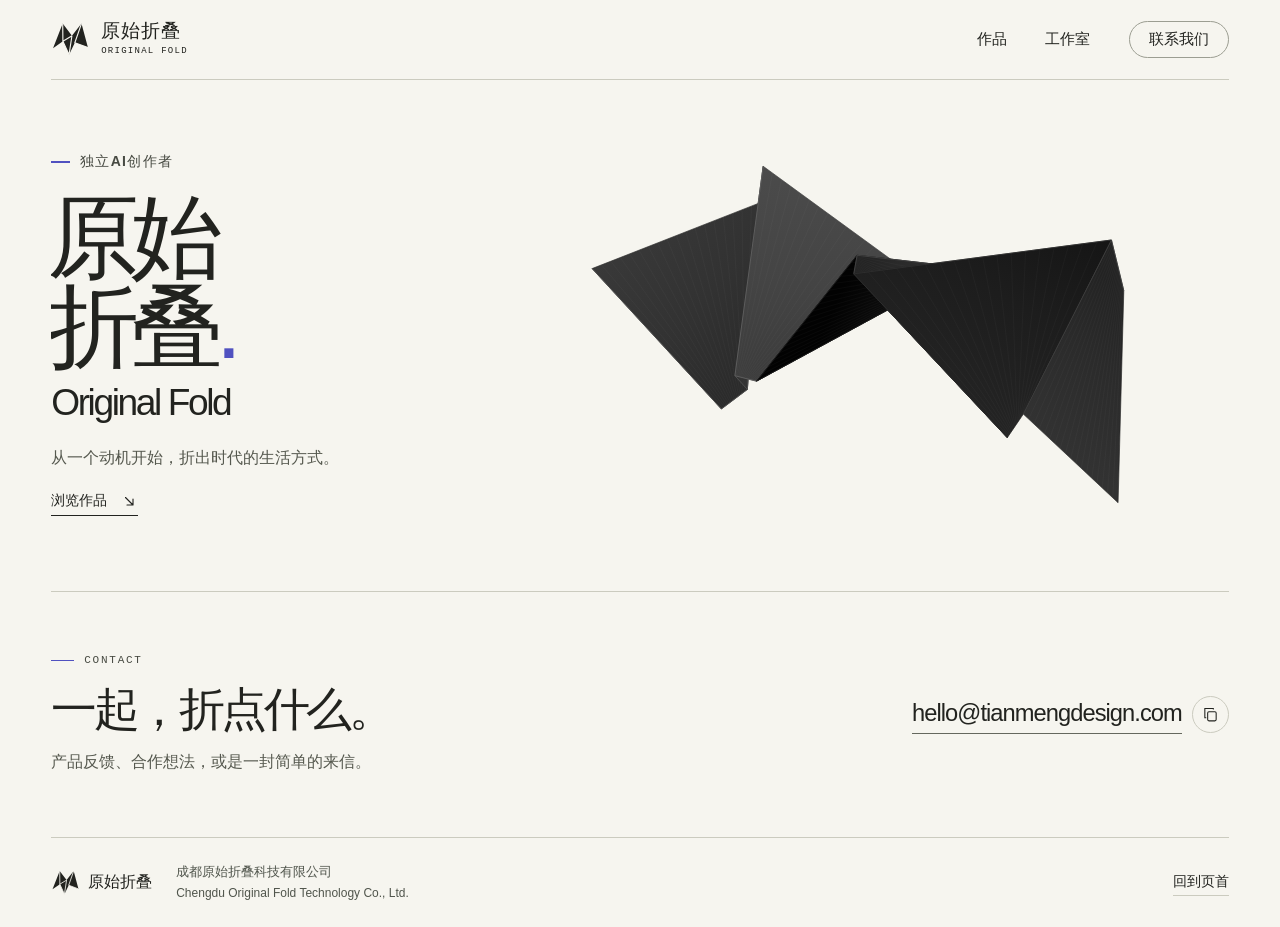
==== commit 00c7180e: "Slide the original work cards out of the homepage fold" ====
--- a/index.html
+++ b/index.html
@@ -4,15 +4,15 @@
   <meta charset="utf-8">
   <meta name="viewport" content="width=device-width, initial-scale=1">
   <meta name="theme-color" content="#f6f5ef">
-  <meta name="description" content="原始折叠，来自成都的独立AI创作者。从一个动机开始，折出时代的生活方式。展开纸扇，认识我们的作品《想过》和《段落计时器》。">
+  <meta name="description" content="原始折叠，来自成都的独立AI创作者。从一个动机开始，折出时代的生活方式。展开作品纸，认识我们的作品《想过》和《段落计时器》。">
   <meta property="og:title" content="原始折叠 · Original Fold">
   <meta property="og:description" content="从一个动机开始，折出时代的生活方式。">
   <meta property="og:type" content="website">
   <link rel="icon" type="image/svg+xml" href="./mark.svg">
   <title>原始折叠 · Original Fold</title>
-  <link rel="stylesheet" href="./style.css?v=fan2">
-  <script defer src="./fold.js?v=fan2"></script>
-  <script defer src="./fan.js?v=fan2"></script>
+  <link rel="stylesheet" href="./style.css?v=sheet3">
+  <script defer src="./fold.js?v=sheet3"></script>
+  <script defer src="./portfolio.js?v=sheet3"></script>
   <script defer src="./studio.js"></script>
 </head>
 <body>
@@ -26,7 +26,7 @@
   <div class="wrap">
     <header class="mast">
       <a class="brand" href="#top" aria-label="原始折叠，回到首页"><svg class="brandmark" aria-hidden="true"><use href="#foldmark"/></svg><span>原始折叠<small lang="en">ORIGINAL FOLD</small></span></a>
-      <nav aria-label="主导航"><a href="#works">作品</a><a href="#studio">工作室</a><a class="nav-contact" href="#contact">联系<span class="contact-long">我们</span></a></nav>
+      <nav aria-label="主导航"><a href="#works" aria-controls="works">作品</a><a href="./studio.html">工作室</a><a class="nav-contact" href="#contact">联系<span class="contact-long">我们</span></a></nav>
     </header>
     <main id="main">
       <section id="top" class="hero" aria-labelledby="title">
@@ -35,7 +35,7 @@
           <h1 id="title">原始<br>折叠<span class="title-dot" aria-hidden="true">.</span></h1>
           <div class="wordmark" lang="en">Original Fold</div>
           <p class="intro">从一个动机开始，折出时代的生活方式。</p>
-          <a class="hero-link" href="#works">浏览作品<svg aria-hidden="true"><use href="#ic-arrow"/></svg></a>
+          <a class="hero-link" href="#works" aria-controls="works">浏览作品<svg aria-hidden="true"><use href="#ic-arrow"/></svg></a>
         </div>
         <div class="paper-air">
           <svg id="sculpture" viewBox="0 0 640 480" role="img" tabindex="0" aria-label="黑色三维折纸。拖动纸面可以移动并转动它。方向键转动，Shift 加方向键移动，Home 或双击复位。">
@@ -49,35 +49,42 @@
             </g>
           </svg>
         </div>
-      </section>
-      <section id="works" class="works block" aria-labelledby="works-title">
-        <div class="works-stage" id="portfolio" data-state="closed">
-          <div class="works-copy">
-            <span class="eyebrow"><i></i><span lang="en">SELECTED WORKS</span></span>
-            <h2 id="works-title">作品折扇<span aria-hidden="true">.</span></h2>
-            <p id="fan-hint">轻点纸扇，翻看扇页里的作品。</p>
-            <button id="fan-action" class="paper-action" type="button" hidden aria-controls="fan-space"><svg aria-hidden="true"><use href="#ic-arrow"/></svg><span>展开作品扇</span></button>
+        <section class="works-layer" id="works" aria-labelledby="works-title">
+          <div class="sheet-slot">
+            <div class="sheet-mover">
+              <div class="paper-window"><div class="paper-leaf">
+                <div class="sheet-content">
+                  <header class="sheet-head">
+                    <div><span class="eyebrow"><i></i><span lang="en">SELECTED WORKS</span></span><h2 id="works-title" tabindex="-1">折进日常的作品<span aria-hidden="true">.</span></h2></div>
+                    <a class="sheet-close" href="#top" aria-label="收起作品，回到首页"><span aria-hidden="true">←</span> 收起</a>
+                  </header>
+                  <div class="work-grid">
+                <article class="work">
+                  <a class="work-link" data-project="xiangguo" href="https://qq244358862.github.io/xiangguo-support/" target="_blank" rel="noopener noreferrer" aria-label="查看想过的产品页（新窗口）">
+                    <div class="art art-memory" aria-hidden="true"><span class="art-tag">XIANGGUO</span><span class="art-small">思考手记</span>
+              <div class="mem-art" aria-hidden="true"><div class="mem-echo echo-a"></div><div class="mem-echo echo-b"></div><div class="mem-paper"><div class="tiny-imprint">给未来的自己</div><span>我以前，<br>也想过。</span><i></i><span class="mem-fold"></span></div></div></div>
+                    <div class="work-caption"><div class="work-heading"><h3>想过</h3><span class="external-arrow" aria-hidden="true">↗</span></div>
+                      <span class="work-type">记忆 · 写作</span><p>记下一句想明白的话。下次遇到相似的处境，找回自己当时的原话。</p></div>
+                  </a>
+                </article>
+                <article class="work">
+                  <a class="work-link" data-project="segment" href="https://qq244358862.github.io/segment-timer-support/" target="_blank" rel="noopener noreferrer" aria-label="查看段落计时器的产品页（新窗口）">
+                    <div class="art art-time" aria-hidden="true"><span class="art-tag">SEGMENT TIMER</span><span class="art-small">时间工具</span>
+              <svg class="time-art" viewBox="0 0 450 231" aria-hidden="true">
+                <g fill="none" stroke="#cee3b2" stroke-width=".7" opacity=".45"><path d="M16 185h423M18 122h419M70 204V68m77 136V45m77 160V30m77 174V47m77 157V68" stroke-dasharray="3 5"/></g>
+                <g stroke="#284f44" stroke-width="1.2" stroke-linejoin="round"><path d="m48 167 65-36v36l-65 37z" fill="#629b76"/><path d="m48 167 41 21 66-37-42-20z" fill="#c4e4a9"/><path d="m89 188 66-37v17l-66 37z" fill="#558a69"/><path d="m105 138 66-37 42 21-66 37z" fill="#c4e4a9"/><path d="m147 159 66-37v39l-66 38z" fill="#77a882"/><path d="m147 159-42-21v39l42 22z" fill="#416c58"/><path d="m164 103 66-38 42 22-66 37z" fill="#e0efb9"/><path d="m206 124 66-37v67l-66 38z" fill="#8ab98b"/><path d="m206 124-42-21v68l42 21z" fill="#4a7862"/><path d="m223 69 65-38 42 22-65 37z" fill="#e9f4c5"/><path d="m265 90 65-37v95l-65 37z" fill="#a6cb9b"/><path d="m265 90-42-21v95l42 21z" fill="#588771"/><path d="m283 105 65-38 42 22-65 37z" fill="#d1e6ab"/><path d="m325 126 65-37v54l-65 38z" fill="#8fb791"/><path d="m325 126-42-21v54l42 22z" fill="#5a856d"/></g>
+              </svg></div>
+                    <div class="work-caption"><div class="work-heading"><h3>段落计时器</h3><span class="external-arrow" aria-hidden="true">↗</span></div>
+                      <span class="work-type">时间 · 记录</span><p>把一次工作拆成几段，对照计划与实际用时，看清时间花在了哪里。</p></div>
+                  </a>
+                </article>
+                  </div>
+                </div>
+                <i class="crease-light" aria-hidden="true"></i>
+              </div></div>
+            </div>
           </div>
-          <div class="fan-space" id="fan-space">
-            <svg id="work-fan" viewBox="0 0 720 420" aria-hidden="true" focusable="false"></svg>
-            <div class="leaf-choices" id="leaf-choices" hidden>
-              <button type="button" class="leaf-choice" data-work="xiangguo"><small lang="en">01 / MEMORY</small><strong>想过</strong></button>
-              <button type="button" class="leaf-choice" data-work="segment"><small lang="en">02 / TIME</small><strong>段落计时器</strong></button>
-            </div>
-            <article class="leaf-detail" id="leaf-detail" aria-labelledby="detail-title" hidden>
-              <span id="detail-index" class="detail-index"></span>
-              <h3 id="detail-title" tabindex="-1"></h3>
-              <p id="detail-body"></p>
-              <div class="sheet-links"><button id="sheet-back" type="button"><span aria-hidden="true">← </span>返回作品扇</button><a id="detail-link" target="_blank" rel="noopener noreferrer">访问产品页<span aria-hidden="true"> ↗</span></a></div>
-            </article>
-          </div>
-          <span class="sr-only" id="fan-status" role="status" aria-live="polite"></span>
-        </div>
-        <noscript><div class="plain-works"><p><a href="https://qq244358862.github.io/xiangguo-support/">想过</a> · 记下一句想明白的话，在相似处境中找回自己的原话。</p><p><a href="https://qq244358862.github.io/segment-timer-support/">段落计时器</a> · 分段记录工作，对照计划与实际用时。</p></div><style>.fan-space,#fan-hint{display:none}</style></noscript>
-      </section>
-      <section id="studio" class="about block" aria-labelledby="studio-title">
-        <div class="about-main"><span class="eyebrow light"><i></i> THE STUDIO</span><h2 id="studio-title">原始，是一张纸。<br>折叠，是一种选择。</h2><p>我们是来自成都的独立AI创作者，以成都原始折叠科技有限公司的名义发布作品。一句想留给以后的话，一段需要被看见的时间，都是我们开始创作的动机。</p></div>
-        <div class="crease-print" aria-hidden="true"><svg viewBox="0 0 240 235" fill="none"><g stroke="currentColor"><path d="m29 35 174 12 7 150-181-6z" stroke-width="1.8"/><path d="m29 35 78 76 96-64M107 111l103 86M107 111l-78 80M29 35l181 162m-7-150L29 191" opacity=".6"/><path d="m29 113 81-75 14 155 79-146M29 113l178 8-97-83M29 191l98-77 80 7" stroke-dasharray="3 5"/><circle cx="107" cy="111" r="4" fill="#c5cbff"/></g></svg></div>
+        </section>
       </section>
       <section id="contact" class="contact block" aria-labelledby="contact-title"><div><span class="eyebrow"><i></i> CONTACT</span><h2 id="contact-title">一起，折点什么。</h2><p>产品反馈、合作想法，或是一封简单的来信。</p></div><div class="contact-address"><a href="mailto:hello@tianmengdesign.com">hello@tianmengdesign.com</a><button type="button" id="copy-email" aria-label="复制联系邮箱" title="复制邮箱"><svg aria-hidden="true"><use href="#ic-copy"/></svg></button><span class="copy-status" id="copy-status" role="status" aria-live="polite"></span></div></section>
     </main>
--- a/style.css
+++ b/style.css
@@ -1,19 +1,50 @@
 :root{--paper:#f6f5ef;--ink:#22231f;--muted:#55584e;--line:#cbcbbf;--accent:#5051c0;--mono:"SFMono-Regular",Consolas,"Liberation Mono",monospace;--sans:Inter,"Helvetica Neue",Arial,"PingFang SC","Microsoft YaHei","Noto Sans SC",sans-serif;font-family:var(--sans);color:var(--ink);background:var(--paper);color-scheme:light;font-synthesis:none;text-rendering:optimizeLegibility}
 *{box-sizing:border-box}html{scroll-behavior:smooth;scroll-padding-top:16px}body{margin:0}h1,h2,h3,p{margin:0}button{font:inherit;color:inherit;cursor:pointer}a{color:inherit;text-decoration:none}svg{display:block}[hidden]{display:none!important}
 :where(a,button,[tabindex]):focus-visible{outline:2px solid var(--accent);outline-offset:5px}.symbols{position:absolute;width:0;height:0;overflow:hidden}.skip,.sr-only{position:absolute}.sr-only{width:1px;height:1px;padding:0;margin:-1px;overflow:hidden;clip-path:inset(50%);white-space:nowrap}.skip{z-index:10;top:-70px;left:14px;padding:12px 18px;background:var(--ink);color:white}.skip:focus{top:6px}
-.wrap{width:min(calc(100% - clamp(48px,8vw,140px)),1580px);margin:auto}.mast{height:80px;display:flex;align-items:center;justify-content:space-between;border-bottom:1px solid var(--line)}.brand,.foot-brand{display:inline-flex;align-items:center;gap:11px}.brandmark{width:39px;height:36px}.brand>span{font-size:19px;font-weight:750;line-height:1.1;letter-spacing:.055em}.brand small{display:block;margin-top:3px;font:9px/1.4 var(--mono);letter-spacing:.14em}.mast nav{display:flex;align-items:center;gap:clamp(20px,3vw,52px);font-size:15px}.mast nav a{padding:9px 0}.mast .nav-contact{border:1px solid #9c9e92;border-radius:30px;padding:8px 19px}.mast a:hover,.hero-link:hover,.paper-action:hover,footer a:hover{color:var(--accent)}
-.hero{position:relative;display:grid;grid-template-columns:minmax(0,.74fr) minmax(0,1.26fr);align-items:center;min-height:clamp(490px,40vw,660px);padding:36px 0 38px;isolation:isolate}.hero-type{z-index:1;width:fit-content;pointer-events:none}.hero-type a{pointer-events:auto}.eyebrow,.hero-kicker{display:flex;align-items:center;gap:10px;color:#474a42}.eyebrow{font:11px/1.5 var(--mono);letter-spacing:.16em}.hero-kicker{font-size:14px;font-weight:560;letter-spacing:.09em;margin-bottom:22px}.eyebrow i,.hero-kicker i{width:23px;height:1px;background:var(--accent);display:block}.hero-kicker i{height:2px;width:19px}.hero h1{font-size:clamp(81px,7.15vw,126px);line-height:.98;font-weight:800;letter-spacing:-.085em;margin-left:-.045em}.title-dot,.works-copy h2>span{color:var(--accent);font-family:Arial,sans-serif;margin-left:.07em}.title-dot{font-size:.7em}.wordmark{font:400 clamp(29px,2.9vw,49px)/1.1 Arial,var(--sans);letter-spacing:-.065em;margin-top:10px}.intro{margin-top:21px;font-size:clamp(16px,1.22vw,20px);line-height:1.7;color:var(--muted)}.hero-link{display:inline-flex;align-items:center;gap:14px;border-bottom:1px solid currentColor;padding:5px 0;margin-top:16px;font-weight:590;font-size:14px}.hero-link svg{height:17px;width:17px;transform:rotate(45deg)}
+.wrap{width:min(calc(100% - clamp(48px,8vw,140px)),1580px);margin:auto}.mast{height:80px;display:flex;align-items:center;justify-content:space-between;border-bottom:1px solid var(--line)}.brand,.foot-brand{display:inline-flex;align-items:center;gap:11px}.brandmark{width:39px;height:36px}.brand>span{font-size:19px;font-weight:750;line-height:1.1;letter-spacing:.055em}.brand small{display:block;margin-top:3px;font:9px/1.4 var(--mono);letter-spacing:.14em}.mast nav{display:flex;align-items:center;gap:clamp(20px,3vw,52px);font-size:15px}.mast nav a{padding:9px 0}.mast .nav-contact{border:1px solid #9c9e92;border-radius:30px;padding:8px 19px}.mast a:hover,.hero-link:hover,footer a:hover{color:var(--accent)}
+.hero{position:relative;display:grid;grid-template-columns:minmax(0,.74fr) minmax(0,1.26fr);align-items:center;min-height:clamp(490px,40vw,660px);padding:36px 0 38px;isolation:isolate}.hero-type{z-index:1;width:fit-content;pointer-events:none}.hero-type a{pointer-events:auto}.eyebrow,.hero-kicker{display:flex;align-items:center;gap:10px;color:#474a42}.eyebrow{font:11px/1.5 var(--mono);letter-spacing:.16em}.hero-kicker{font-size:14px;font-weight:560;letter-spacing:.09em;margin-bottom:22px}.eyebrow i,.hero-kicker i{width:23px;height:1px;background:var(--accent);display:block}.hero-kicker i{height:2px;width:19px}.hero h1{font-size:clamp(81px,7.15vw,126px);line-height:.98;font-weight:800;letter-spacing:-.085em;margin-left:-.045em}.title-dot{color:var(--accent);font-family:Arial,sans-serif;margin-left:.07em}.title-dot{font-size:.7em}.wordmark{font:400 clamp(29px,2.9vw,49px)/1.1 Arial,var(--sans);letter-spacing:-.065em;margin-top:10px}.intro{margin-top:21px;font-size:clamp(16px,1.22vw,20px);line-height:1.7;color:var(--muted)}.hero-link{display:inline-flex;align-items:center;gap:14px;border-bottom:1px solid currentColor;padding:5px 0;margin-top:16px;font-weight:590;font-size:14px}.hero-link svg{height:17px;width:17px;transform:rotate(45deg)}
 .paper-air{align-self:stretch;min-height:380px;position:relative;z-index:2;pointer-events:none}.paper-air svg{width:100%;height:100%;position:absolute;inset:0;overflow:visible;pointer-events:none;outline:none}.paper-air #paper-model{pointer-events:visiblePainted;cursor:grab;touch-action:none;-webkit-tap-highlight-color:transparent}.paper-air svg[data-held] #paper-model{cursor:grabbing}.paper-air #paper-model path.face{touch-action:none}.paper-air svg:focus-visible #paper-model .face{stroke:#75779c;stroke-width:1.2}
-.block{padding:clamp(45px,4.7vw,80px) 0}.works{border-top:1px solid var(--line);padding:clamp(28px,3.5vw,60px) 0}.works-stage{display:grid;align-items:center;grid-template-columns:minmax(210px,.60fr) minmax(0,1.40fr);gap:2%;position:relative}.works-copy{padding:0 0 0 1px}.works-copy h2,.contact h2{font-size:clamp(35px,3.6vw,64px);line-height:1.14;letter-spacing:-.075em;margin-top:14px;font-weight:740}.works-copy h2>span{font-size:.7em}.works-copy p{font-size:15px;color:var(--muted);line-height:1.85;max-width:16em;margin-top:17px}.paper-action{display:inline-flex;align-items:center;gap:10px;min-height:42px;margin-top:17px;border:0;border-bottom:1px solid currentColor;border-radius:0;padding:4px 0;background:none;font-size:14px;font-weight:620}.paper-action svg{width:17px;height:17px}.works-stage:not([data-state="closed"]) .paper-action svg{transform:rotate(180deg)}
-.fan-space{position:relative;width:100%;height:clamp(330px,29vw,475px);min-width:0;isolation:isolate}.fan-space>svg{position:absolute;inset:0;width:100%;height:100%;overflow:visible;user-select:none}.fan-space svg .blade-hit,.fan-space svg .fan-hit{cursor:pointer;touch-action:manipulation;-webkit-tap-highlight-color:transparent}.leaf-choices{position:absolute;inset:0;pointer-events:none}.leaf-choice{pointer-events:auto;position:absolute;z-index:1;transform:translate(-50%,-50%);display:grid;place-items:center;align-content:center;gap:4px;border:0;background:transparent;padding:7px 8px;min-height:50px;min-width:58px;white-space:nowrap;line-height:1;color:#282922;touch-action:manipulation}.leaf-choice strong{font-size:clamp(18px,1.6vw,29px);letter-spacing:-.055em;line-height:1.25}.leaf-choice small,.detail-index{font:10px/1.35 var(--mono);letter-spacing:.1em}.leaf-choice small{color:#46453d}.leaf-choice:hover strong,.leaf-choice:focus-visible strong{text-decoration:underline;text-decoration-thickness:1px;text-underline-offset:5px}.leaf-detail{position:absolute;inset:0;display:flex;align-items:flex-start;justify-content:center;flex-direction:column;gap:clamp(8px,1vw,14px);padding:0 16%;pointer-events:none}.leaf-detail a{pointer-events:auto;font-size:14px;font-weight:630;line-height:1.5;border-bottom:1px solid currentColor;padding:4px 0}.leaf-detail a:hover{color:var(--accent)}.detail-index{color:#45453f}.leaf-detail h3{font-size:clamp(30px,3.3vw,58px);line-height:1.1;letter-spacing:-.075em;font-weight:750;outline:none}.leaf-detail p{max-width:27em;font-size:clamp(15px,1.22vw,20px);line-height:1.75;color:#32352f}.plain-works a{text-decoration:underline}
-.about{display:grid;grid-template-columns:1.45fr 1fr;align-items:center;gap:8%;padding:clamp(34px,4.3vw,70px);background:#252723;color:#f0f0e6}.about .eyebrow{color:#d4d6c9}.eyebrow.light i{background:#a6afff}.about h2{font-size:clamp(30px,3.4vw,58px);letter-spacing:-.055em;line-height:1.32;margin:18px 0}.about p,.contact p{font-size:16px;line-height:1.85}.about p{color:#d4d8cc;max-width:43em}.crease-print{width:min(75%,238px);aspect-ratio:1;justify-self:center;color:#c8cec0}.crease-print svg{width:100%;height:100%}
+.block{padding:clamp(45px,4.7vw,80px) 0}
+.about{display:grid;grid-template-columns:1.45fr 1fr;align-items:center;gap:8%;padding:clamp(34px,4.3vw,70px);background:#252723;color:#f0f0e6}.about .eyebrow{color:#d4d6c9}.eyebrow.light i{background:#a6afff}.about :is(h1,h2){font-size:clamp(30px,3.4vw,58px);letter-spacing:-.055em;line-height:1.32;margin:18px 0}.about p,.contact p{font-size:16px;line-height:1.85}.about p{color:#d4d8cc;max-width:43em}.crease-print{width:min(75%,238px);aspect-ratio:1;justify-self:center;color:#c8cec0}.crease-print svg{width:100%;height:100%}
 .contact{display:flex;align-items:center;justify-content:space-between;gap:24px}.contact p{margin-top:12px;color:var(--muted)}.contact-address{display:flex;align-items:center;gap:10px;position:relative}.contact-address>a{font-size:clamp(20px,1.85vw,33px);letter-spacing:-.04em;line-height:1.6;border-bottom:1px solid #65685e}.contact-address>a:hover{color:var(--accent)}.contact-address button{background:transparent;border:1px solid var(--line);border-radius:50%;width:37px;height:37px;display:grid;place-items:center}.contact-address button svg{width:17px;height:17px}.copy-status{position:absolute;right:0;top:calc(100% + 5px);font-size:13px;color:var(--accent)}
 footer{border-top:1px solid var(--line);display:flex;align-items:center;gap:24px;min-height:90px;padding:17px 0}.foot-brand{gap:8px}.foot-brand svg{width:29px;height:29px}.foot-brand strong{white-space:nowrap;font-size:16px}.legal{font-size:13px;color:#50554c;line-height:1.65}.legal span{font-size:12px}footer>a{margin-left:auto;white-space:nowrap;font-size:14px;border-bottom:1px solid var(--line);padding:4px 0}
-@media(max-width:980px){.wrap{width:calc(100% - 52px)}.hero{grid-template-columns:.82fr 1.18fr;min-height:470px}.works-stage{grid-template-columns:minmax(175px,.57fr) minmax(0,1.43fr)}.works-copy p{font-size:14px}.fan-space{height:335px}.contact-address>a{font-size:22px}}
-@media(max-width:730px){.wrap{width:calc(100% - 36px)}.mast{height:64px}.brand{gap:7px}.brandmark{width:31px;height:31px}.brand>span{font-size:17px}.brand small{font-size:8px}.mast nav{gap:17px;font-size:14px}.mast .nav-contact{padding:6px 11px}.contact-long{display:none}.hero{grid-template-columns:1fr;min-height:0;padding:27px 0 5px}.hero-kicker{font-size:13px;margin-bottom:13px}.hero h1 br{display:none}.hero h1{font-size:clamp(49px,12.6vw,84px);line-height:1.04}.wordmark{font-size:clamp(24px,5.6vw,34px);margin-top:6px}.intro{font-size:15px;margin-top:13px}.hero-link{font-size:13px;margin-top:9px;gap:9px}.paper-air{height:clamp(217px,62vw,350px);min-height:0;margin:0}.works{padding:30px 0 15px}.works-stage{grid-template-columns:1fr;gap:0}.works-copy{display:grid;grid-template-columns:minmax(0,1fr) auto;align-items:center;column-gap:12px}.works-copy .eyebrow{grid-column:1/-1}.works-copy h2{grid-column:1;font-size:34px;margin-top:7px}.works-copy p{grid-row:3;grid-column:1/-1;margin-top:6px;max-width:none;font-size:13px}.paper-action{grid-row:2;grid-column:2;align-self:end;margin:0;min-height:35px;font-size:13px;gap:5px}.fan-space{height:clamp(267px,71vw,355px)}.leaf-choice strong{font-size:18px}.leaf-choice small,.detail-index{font-size:9px}.leaf-detail{padding:0 12%;gap:8px}.leaf-detail h3{font-size:31px}.leaf-detail p{font-size:14px;line-height:1.65}.leaf-detail a{font-size:13px}.about{grid-template-columns:1fr;position:relative;padding:28px 23px}.about h2{font-size:clamp(24px,6.5vw,36px);margin:15px 0}.about p,.contact p{font-size:15px}.crease-print{width:clamp(50px,12vw,84px);position:absolute;right:15px;top:12px;opacity:.7}.contact{align-items:flex-start;flex-direction:column;gap:15px}.contact h2{font-size:33px}.contact-address>a{font-size:clamp(19px,5.5vw,29px)}footer{gap:9px 18px;flex-wrap:wrap}.foot-brand strong{font-size:15px}.legal{font-size:12px}footer>a{font-size:13px}}
-@media(max-width:385px){.wrap{width:calc(100% - 28px)}.mast nav{gap:12px}.mast .nav-contact{padding:5px 9px}.works-copy{column-gap:6px}.works-copy h2{font-size:30px}.leaf-choice strong{font-size:16px}.leaf-choice small{font-size:8px}.leaf-detail h3{font-size:27px}.leaf-detail{gap:6px}.crease-print{display:none}.legal{order:3;width:100%}}
-.sheet-links{display:flex;align-items:center;gap:18px}.sheet-links button{display:none;pointer-events:auto;background:none;border:0;border-bottom:1px solid currentColor;border-radius:0;padding:4px 0;font-size:13px;font-weight:630;line-height:1.5}
-@media(max-width:730px){.sheet-links button{display:inline-block}}
-.works-stage[data-input="pointer"] :is(.leaf-choice,.paper-action):focus-visible{outline:none}
-.works-stage[data-input="pointer"] .leaf-choice:focus-visible:not(:hover) strong{text-decoration:none}
+
+/* Original illustrations from the first portfolio. */
+.art{aspect-ratio:2.22;min-height:180px;display:block;position:relative;overflow:hidden;isolation:isolate}.art:focus-visible{outline-offset:2px}.art-tag,.art-small{position:absolute;z-index:2;top:16px;font:12px var(--mono);letter-spacing:.1em}.art-tag{left:19px}.art-small{right:19px;font-family:var(--sans);letter-spacing:.09em}.art-memory{background:#d9d6ee;color:#503e65;background-image:radial-gradient(circle at 70% 78%,#e4e1f0,transparent 60%),repeating-linear-gradient(162deg,transparent 0 36px,#6b638212 36px 37px,transparent 37px 75px)}.mem-art{position:absolute;width:47%;height:71%;max-width:295px;left:30%;top:24%;transform:rotate(-13deg);transition:transform .4s}.art-memory:hover .mem-art{transform:translateY(-5px) rotate(-9deg)}.mem-echo,.mem-paper{position:absolute;inset:0;box-shadow:1px 5px 11px #23223523}.mem-echo:before{position:absolute;inset:14px 12px;content:"";border:1px solid #6668824d}.echo-a{background:#8d91ca;transform:translate(-19%,3%) rotate(-12deg)}.echo-b{background:#b2b2d6;transform:translate(14%,6%) rotate(12deg)}.mem-paper{padding:clamp(8px,1.3vw,20px) 12%;color:#30334e;background-color:#faf9f1;background-image:repeating-linear-gradient(0deg,transparent 0 23px,#aaaaba55 23px 24px);line-height:1.25}.tiny-imprint{font-size:clamp(9px,.83vw,13px);letter-spacing:.09em;color:#666681;margin-bottom:7px}.mem-paper>span:not(.mem-fold){font-family:"Noto Serif SC","Songti SC",SimSun,serif;font-size:clamp(18px,2.3vw,40px);font-weight:600}.mem-paper>i{position:absolute;bottom:13%;right:15%;border:1.5px solid #6f62a6;border-radius:50%;width:14%;aspect-ratio:1}.mem-fold{width:12%;aspect-ratio:1;position:absolute;right:0;bottom:0;background:linear-gradient(135deg,#c3c2d8 49%,#eceaf4 50%)}.art-time{background-color:#203f36;color:#e1edcf;background-image:radial-gradient(circle at 62% 45%,#375a43,transparent 66%),radial-gradient(circle,#cfddb133 .72px,transparent .93px);background-size:100% 100%,13px 13px}.time-art{width:75%;height:88%;position:absolute;top:12%;left:13%;transition:transform .4s}.art-time:hover .time-art{transform:translateY(-5px)}
+:root{--sheet-stock:#f4f0e6;--sheet-smoke:#aaa38d}
+.hero{border-bottom:1px solid var(--line);overflow:clip}
+.contact h2{font-size:clamp(35px,3.6vw,64px);line-height:1.14;letter-spacing:-.075em;margin-top:14px;font-weight:740}
+.works-layer{position:absolute;z-index:4;inset:0;display:grid;align-items:center;justify-items:center;visibility:hidden;pointer-events:none}
+html:not([data-portfolio]) .works-layer:target,.works-layer[data-shown]{visibility:visible;pointer-events:auto}
+html:not([data-portfolio]) .hero:has(.works-layer:target) :is(.hero-type,.paper-air){visibility:hidden}
+.sheet-slot{width:min(94%,1100px);position:relative;min-width:0}
+.sheet-mover{position:relative;transform-origin:70% 52%;filter:drop-shadow(0 4px 3px #29251312) drop-shadow(0 10px 15px #3a342215)}
+.paper-window{position:relative}
+.paper-leaf{--ear:clamp(17px,2vw,31px);isolation:isolate;position:relative;clip-path:polygon(0 0,calc(100% - var(--ear)) 0,100% var(--ear),100% 100%,0 100%);background:
+ linear-gradient(90deg,transparent 48.95%,#fefbf22e 49.84%,#9c95842b 50%,#fbf9ee42 50.25%,transparent 52%),
+ linear-gradient(130deg,#faf8f0 0%,#f1ecdf 46%,#f6f2e8 77%,#efeadd 100%);
+ box-shadow:inset 0 0 0 1px #ada7914d}
+.paper-leaf::after{content:"";position:absolute;z-index:2;right:0;top:0;width:var(--ear);height:var(--ear);clip-path:polygon(0 0,100% 100%,0 100%);background:linear-gradient(49deg,#a99f8a,#d4ccb9 67%,#ebe7da);pointer-events:none}
+.crease-light{position:absolute;z-index:2;inset:0;pointer-events:none;opacity:0;background:linear-gradient(103deg,transparent 42%,#a29c863a 48.7%,#fffdf4c4 50%,#b7ad984d 51%,transparent 56%);background-repeat:no-repeat;mix-blend-mode:multiply}
+.sheet-content{padding:clamp(21px,2.15vw,38px) clamp(22px,2.9vw,48px) clamp(24px,2.35vw,40px)}
+.sheet-head{display:flex;justify-content:space-between;align-items:center;gap:12px;margin-bottom:clamp(12px,1.3vw,20px)}
+.sheet-head .eyebrow{font-size:10px;gap:8px;line-height:1.35}.sheet-head .eyebrow i{width:21px}
+.sheet-head h2{font-size:clamp(30px,2.9vw,47px);line-height:1.13;letter-spacing:-.075em;margin-top:7px}.sheet-head h2>span{font-family:Arial,sans-serif;color:var(--accent);margin-left:.05em}
+.sheet-head h2:focus:not(:focus-visible){outline:none}.sheet-close,.studio-back{display:inline-flex;align-items:center;gap:7px;padding:6px 0;border-bottom:1px solid currentColor;min-height:34px;font-size:14px;font-weight:575;white-space:nowrap}.sheet-close:hover,.studio-back:hover{color:var(--accent)}.sheet-close span{font-size:17px}
+.work-grid{display:grid;grid-template-columns:repeat(2,minmax(0,1fr));gap:clamp(17px,2.3vw,35px)}
+.work,.work-link,.work-caption{min-width:0}.work-link{display:block}.work-link:focus-visible{outline-offset:5px}
+.work-link .art{aspect-ratio:auto;min-height:0;height:clamp(109px,12.0vw,180px)}
+.art-tag,.art-small{font-size:10px;top:10px}.art-tag{left:13px}.art-small{right:13px}
+.mem-art{height:78%;top:20%}.mem-paper>span:not(.mem-fold){font-size:clamp(20px,2.1vw,33px)}.tiny-imprint{font-size:10px}.time-art{width:79%;height:90%;left:11%;top:8%}
+.work-caption{margin-top:9px;display:grid;grid-template-columns:minmax(0,1fr) auto;align-items:baseline;gap:3px 8px}.work-heading{display:flex;align-items:baseline;gap:7px}.work-heading h3{font-weight:720;font-size:clamp(19px,1.6vw,27px);line-height:1.35;letter-spacing:-.055em}.external-arrow{font-family:var(--mono);font-size:14px;color:#585a4d}.work-type{font-size:12px;color:#575b50;white-space:nowrap}.work-caption p{grid-column:1/-1;font-size:clamp(13px,1.04vw,16px);line-height:1.7;color:#4e524a;max-width:35em}.work-link:hover h3{text-decoration:underline;text-decoration-thickness:1px;text-underline-offset:.19em}.work-link:hover .mem-art{transform:translateY(-4px) rotate(-9deg)}.work-link:hover .time-art{transform:translateY(-4px)}
+.hero[data-turning] .sheet-mover,.hero[data-turning] .paper-window{will-change:transform,clip-path}
+.studio-back{margin:23px 0 19px}.studio-page nav [aria-current]{text-decoration:underline;text-underline-offset:5px}
+@media(max-width:980px){.wrap{width:calc(100% - 52px)}.hero{grid-template-columns:.82fr 1.18fr;min-height:470px}.contact-address>a{font-size:22px}.sheet-slot{width:97%}.work-type{font-size:11px}}
+@media(max-width:730px){.wrap{width:calc(100% - 36px)}.mast{height:64px}.brand{gap:7px}.brandmark{width:31px;height:31px}.brand>span{font-size:17px}.brand small{font-size:8px}.mast nav{gap:17px;font-size:14px}.mast .nav-contact{padding:6px 11px}.contact-long{display:none}.hero{grid-template-columns:1fr;min-height:0;padding:27px 0 5px}.hero-kicker{font-size:13px;margin-bottom:13px}.hero h1 br{display:none}.hero h1{font-size:clamp(49px,12.6vw,84px);line-height:1.04}.wordmark{font-size:clamp(24px,5.6vw,34px);margin-top:6px}.intro{font-size:15px;margin-top:13px}.hero-link{font-size:13px;margin-top:9px;gap:9px}.paper-air{height:clamp(217px,62vw,350px);min-height:0;margin:0}
+.sheet-slot{width:calc(100% - 4px);max-width:515px}.sheet-content{padding:20px 15px 22px}.sheet-head{margin-bottom:16px}.sheet-head h2{font-size:clamp(24px,5.8vw,35px);margin-top:6px}.sheet-head .eyebrow{font-size:9px}.sheet-close{font-size:13px;min-height:36px;align-self:center}.work-grid{grid-template-columns:1fr;gap:14px}.work+.work{border-top:1px solid #b3ae9b69;padding-top:14px}.work-link{display:grid;grid-template-columns:34% minmax(0,1fr);align-items:center;gap:12px}.work-link .art{height:clamp(92px,22vw,118px)}.art-tag,.art-small{display:none}.time-art{height:92%;width:110%;left:-5%;top:5%}.mem-art{width:67%;height:64%;top:21%;left:16%}.mem-paper{padding:8px 8%;background-size:auto}.tiny-imprint{font-size:6px;letter-spacing:0;margin-bottom:3px}.mem-paper>span:not(.mem-fold){font-size:clamp(11px,3vw,17px)}.work-caption{margin:0;display:flex;flex-direction:column;gap:1px;align-items:flex-start}.work-type{font-size:10px;line-height:1.6}.work-heading{gap:5px}.work-heading h3{font-size:clamp(17px,4.4vw,23px)}.external-arrow{font-size:12px}.work-caption p{font-size:13px;line-height:1.56;margin-top:3px}
+.about{grid-template-columns:1fr;position:relative;padding:28px 23px}.about :is(h1,h2){font-size:clamp(24px,6.5vw,36px);margin:15px 0}.about p,.contact p{font-size:15px}.crease-print{width:clamp(50px,12vw,84px);position:absolute;right:15px;top:12px;opacity:.7}.contact{align-items:flex-start;flex-direction:column;gap:15px}.contact h2{font-size:33px}.contact-address>a{font-size:clamp(19px,5.5vw,29px)}footer{gap:9px 18px;flex-wrap:wrap}.foot-brand strong{font-size:15px}.legal{font-size:12px}footer>a{font-size:13px}}
+@media(max-width:385px){.wrap{width:calc(100% - 28px)}.mast nav{gap:12px}.mast .nav-contact{padding:5px 9px}.sheet-content{padding:17px 12px 19px}.work-link{grid-template-columns:29% minmax(0,1fr);gap:10px}.work-caption p{font-size:12px}.crease-print{display:none}.legal{order:3;width:100%}}
+a[aria-controls="works"],.sheet-close{-webkit-tap-highlight-color:transparent}
+.sheet-head h2[data-pointed]:focus{outline:none}
+@media(max-width:730px){.mem-art{width:75%;left:13%}.mem-paper>span:not(.mem-fold){display:block;white-space:nowrap}}
 @media(prefers-reduced-motion:reduce){html{scroll-behavior:auto}*,*::before,*::after{transition-duration:0s!important;animation-duration:0s!important}}
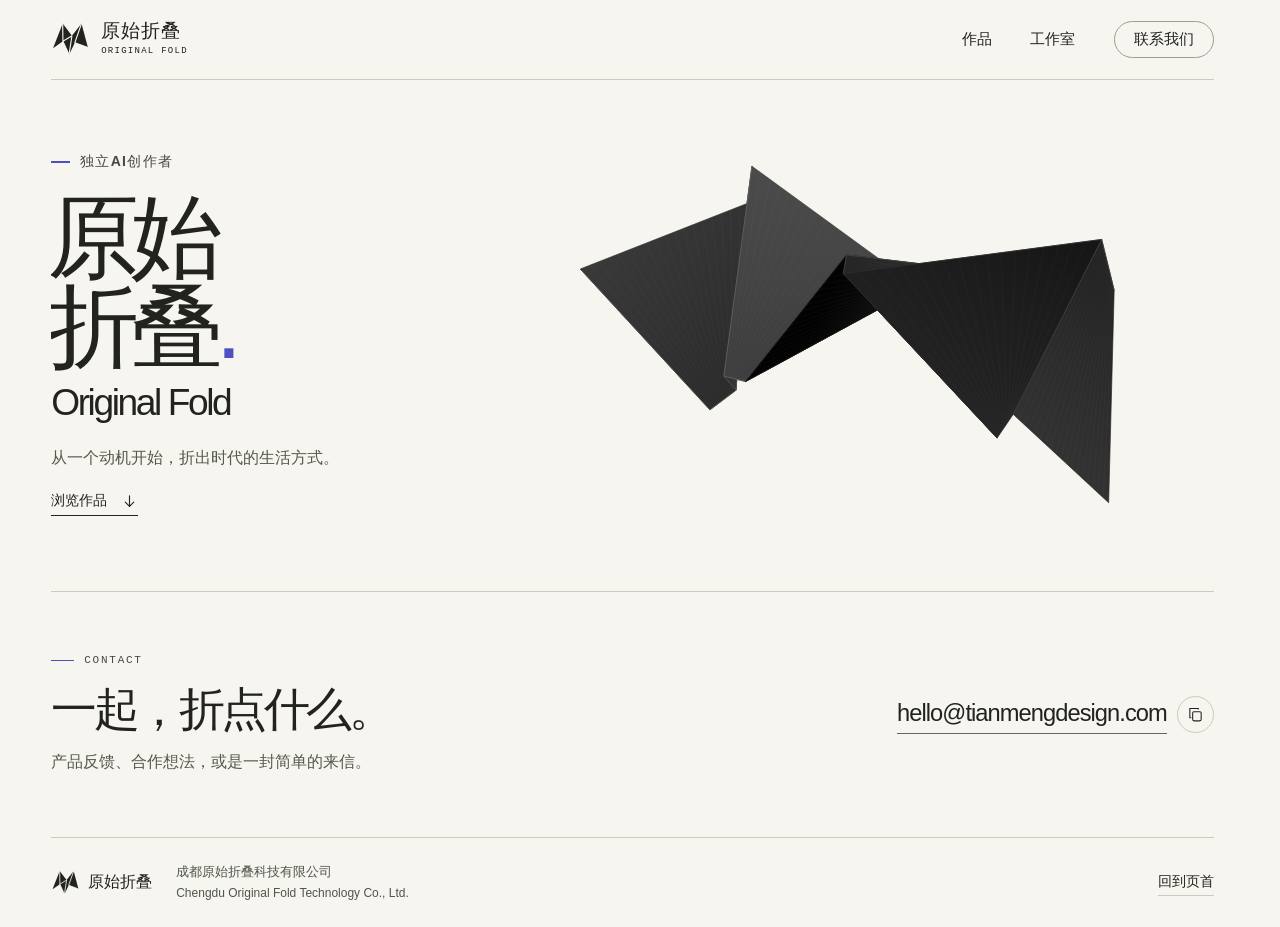
==== commit 1d729871: "Unfold the portfolio downward from the rule below the hero" ====
--- a/index.html
+++ b/index.html
@@ -4,15 +4,15 @@
   <meta charset="utf-8">
   <meta name="viewport" content="width=device-width, initial-scale=1">
   <meta name="theme-color" content="#f6f5ef">
-  <meta name="description" content="原始折叠，来自成都的独立AI创作者。从一个动机开始，折出时代的生活方式。展开作品纸，认识我们的作品《想过》和《段落计时器》。">
+  <meta name="description" content="原始折叠，来自成都的独立AI创作者。从一个动机开始，折出时代的生活方式。沿首页折痕向下展开，认识我们的作品《想过》和《段落计时器》。">
   <meta property="og:title" content="原始折叠 · Original Fold">
   <meta property="og:description" content="从一个动机开始，折出时代的生活方式。">
   <meta property="og:type" content="website">
   <link rel="icon" type="image/svg+xml" href="./mark.svg">
   <title>原始折叠 · Original Fold</title>
-  <link rel="stylesheet" href="./style.css?v=sheet3">
-  <script defer src="./fold.js?v=sheet3"></script>
-  <script defer src="./portfolio.js?v=sheet3"></script>
+  <link rel="stylesheet" href="./style.css?v=hinge4">
+  <script defer src="./fold.js?v=hinge4"></script>
+  <script defer src="./portfolio.js?v=hinge4"></script>
   <script defer src="./studio.js"></script>
 </head>
 <body>
@@ -35,7 +35,7 @@
           <h1 id="title">原始<br>折叠<span class="title-dot" aria-hidden="true">.</span></h1>
           <div class="wordmark" lang="en">Original Fold</div>
           <p class="intro">从一个动机开始，折出时代的生活方式。</p>
-          <a class="hero-link" href="#works" aria-controls="works">浏览作品<svg aria-hidden="true"><use href="#ic-arrow"/></svg></a>
+          <a class="hero-link" href="#works" aria-controls="works"><span class="browse-label">浏览作品</span><svg aria-hidden="true"><use href="#ic-arrow"/></svg></a>
         </div>
         <div class="paper-air">
           <svg id="sculpture" viewBox="0 0 640 480" role="img" tabindex="0" aria-label="黑色三维折纸。拖动纸面可以移动并转动它。方向键转动，Shift 加方向键移动，Home 或双击复位。">
@@ -49,25 +49,28 @@
             </g>
           </svg>
         </div>
-        <section class="works-layer" id="works" aria-labelledby="works-title">
-          <div class="sheet-slot">
-            <div class="sheet-mover">
-              <div class="paper-window"><div class="paper-leaf">
-                <div class="sheet-content">
-                  <header class="sheet-head">
-                    <div><span class="eyebrow"><i></i><span lang="en">SELECTED WORKS</span></span><h2 id="works-title" tabindex="-1">折进日常的作品<span aria-hidden="true">.</span></h2></div>
-                    <a class="sheet-close" href="#top" aria-label="收起作品，回到首页"><span aria-hidden="true">←</span> 收起</a>
-                  </header>
-                  <div class="work-grid">
-                <article class="work">
+      </section>
+      <section id="works" class="works-roll" aria-labelledby="works-title">
+        <div class="folio-print">
+          <div class="folio-page page-first">
+            <div class="folio-inner">
+              <header class="sheet-head">
+                <div><span class="eyebrow"><i></i><span lang="en">SELECTED WORKS</span></span><h2 id="works-title" tabindex="-1">折进日常的作品<span aria-hidden="true">.</span></h2></div>
+                <a class="sheet-close" href="#top" aria-label="向上收起作品"><span aria-hidden="true">↑</span> 收起</a>
+              </header>
+              <article class="work">
                   <a class="work-link" data-project="xiangguo" href="https://qq244358862.github.io/xiangguo-support/" target="_blank" rel="noopener noreferrer" aria-label="查看想过的产品页（新窗口）">
                     <div class="art art-memory" aria-hidden="true"><span class="art-tag">XIANGGUO</span><span class="art-small">思考手记</span>
               <div class="mem-art" aria-hidden="true"><div class="mem-echo echo-a"></div><div class="mem-echo echo-b"></div><div class="mem-paper"><div class="tiny-imprint">给未来的自己</div><span>我以前，<br>也想过。</span><i></i><span class="mem-fold"></span></div></div></div>
                     <div class="work-caption"><div class="work-heading"><h3>想过</h3><span class="external-arrow" aria-hidden="true">↗</span></div>
-                      <span class="work-type">记忆 · 写作</span><p>记下一句想明白的话。下次遇到相似的处境，找回自己当时的原话。</p></div>
+                      <span class="work-type"><span class="work-index" aria-hidden="true">01</span>记忆 · 写作</span><p>记下一句想明白的话。下次遇到相似的处境，找回自己当时的原话。</p></div>
                   </a>
                 </article>
-                <article class="work">
+            </div>
+          </div>
+          <div class="folio-page page-last">
+            <div class="folio-inner">
+              <article class="work">
                   <a class="work-link" data-project="segment" href="https://qq244358862.github.io/segment-timer-support/" target="_blank" rel="noopener noreferrer" aria-label="查看段落计时器的产品页（新窗口）">
                     <div class="art art-time" aria-hidden="true"><span class="art-tag">SEGMENT TIMER</span><span class="art-small">时间工具</span>
               <svg class="time-art" viewBox="0 0 450 231" aria-hidden="true">
@@ -75,16 +78,14 @@
                 <g stroke="#284f44" stroke-width="1.2" stroke-linejoin="round"><path d="m48 167 65-36v36l-65 37z" fill="#629b76"/><path d="m48 167 41 21 66-37-42-20z" fill="#c4e4a9"/><path d="m89 188 66-37v17l-66 37z" fill="#558a69"/><path d="m105 138 66-37 42 21-66 37z" fill="#c4e4a9"/><path d="m147 159 66-37v39l-66 38z" fill="#77a882"/><path d="m147 159-42-21v39l42 22z" fill="#416c58"/><path d="m164 103 66-38 42 22-66 37z" fill="#e0efb9"/><path d="m206 124 66-37v67l-66 38z" fill="#8ab98b"/><path d="m206 124-42-21v68l42 21z" fill="#4a7862"/><path d="m223 69 65-38 42 22-65 37z" fill="#e9f4c5"/><path d="m265 90 65-37v95l-65 37z" fill="#a6cb9b"/><path d="m265 90-42-21v95l42 21z" fill="#588771"/><path d="m283 105 65-38 42 22-65 37z" fill="#d1e6ab"/><path d="m325 126 65-37v54l-65 38z" fill="#8fb791"/><path d="m325 126-42-21v54l42 22z" fill="#5a856d"/></g>
               </svg></div>
                     <div class="work-caption"><div class="work-heading"><h3>段落计时器</h3><span class="external-arrow" aria-hidden="true">↗</span></div>
-                      <span class="work-type">时间 · 记录</span><p>把一次工作拆成几段，对照计划与实际用时，看清时间花在了哪里。</p></div>
+                      <span class="work-type"><span class="work-index" aria-hidden="true">02</span>时间 · 记录</span><p>把一次工作拆成几段，对照计划与实际用时，看清时间花在了哪里。</p></div>
                   </a>
                 </article>
-                  </div>
-                </div>
-                <i class="crease-light" aria-hidden="true"></i>
-              </div></div>
+              <div class="sheet-foot"><a class="sheet-close" href="#top"><span aria-hidden="true">↑</span> 收起作品</a></div>
             </div>
           </div>
-        </section>
+        </div>
+        <div class="fold-rig" aria-hidden="true" inert></div>
       </section>
       <section id="contact" class="contact block" aria-labelledby="contact-title"><div><span class="eyebrow"><i></i> CONTACT</span><h2 id="contact-title">一起，折点什么。</h2><p>产品反馈、合作想法，或是一封简单的来信。</p></div><div class="contact-address"><a href="mailto:hello@tianmengdesign.com">hello@tianmengdesign.com</a><button type="button" id="copy-email" aria-label="复制联系邮箱" title="复制邮箱"><svg aria-hidden="true"><use href="#ic-copy"/></svg></button><span class="copy-status" id="copy-status" role="status" aria-live="polite"></span></div></section>
     </main>
--- a/style.css
+++ b/style.css
@@ -11,40 +11,46 @@
 
 /* Original illustrations from the first portfolio. */
 .art{aspect-ratio:2.22;min-height:180px;display:block;position:relative;overflow:hidden;isolation:isolate}.art:focus-visible{outline-offset:2px}.art-tag,.art-small{position:absolute;z-index:2;top:16px;font:12px var(--mono);letter-spacing:.1em}.art-tag{left:19px}.art-small{right:19px;font-family:var(--sans);letter-spacing:.09em}.art-memory{background:#d9d6ee;color:#503e65;background-image:radial-gradient(circle at 70% 78%,#e4e1f0,transparent 60%),repeating-linear-gradient(162deg,transparent 0 36px,#6b638212 36px 37px,transparent 37px 75px)}.mem-art{position:absolute;width:47%;height:71%;max-width:295px;left:30%;top:24%;transform:rotate(-13deg);transition:transform .4s}.art-memory:hover .mem-art{transform:translateY(-5px) rotate(-9deg)}.mem-echo,.mem-paper{position:absolute;inset:0;box-shadow:1px 5px 11px #23223523}.mem-echo:before{position:absolute;inset:14px 12px;content:"";border:1px solid #6668824d}.echo-a{background:#8d91ca;transform:translate(-19%,3%) rotate(-12deg)}.echo-b{background:#b2b2d6;transform:translate(14%,6%) rotate(12deg)}.mem-paper{padding:clamp(8px,1.3vw,20px) 12%;color:#30334e;background-color:#faf9f1;background-image:repeating-linear-gradient(0deg,transparent 0 23px,#aaaaba55 23px 24px);line-height:1.25}.tiny-imprint{font-size:clamp(9px,.83vw,13px);letter-spacing:.09em;color:#666681;margin-bottom:7px}.mem-paper>span:not(.mem-fold){font-family:"Noto Serif SC","Songti SC",SimSun,serif;font-size:clamp(18px,2.3vw,40px);font-weight:600}.mem-paper>i{position:absolute;bottom:13%;right:15%;border:1.5px solid #6f62a6;border-radius:50%;width:14%;aspect-ratio:1}.mem-fold{width:12%;aspect-ratio:1;position:absolute;right:0;bottom:0;background:linear-gradient(135deg,#c3c2d8 49%,#eceaf4 50%)}.art-time{background-color:#203f36;color:#e1edcf;background-image:radial-gradient(circle at 62% 45%,#375a43,transparent 66%),radial-gradient(circle,#cfddb133 .72px,transparent .93px);background-size:100% 100%,13px 13px}.time-art{width:75%;height:88%;position:absolute;top:12%;left:13%;transition:transform .4s}.art-time:hover .time-art{transform:translateY(-5px)}
-:root{--sheet-stock:#f4f0e6;--sheet-smoke:#aaa38d}
+
+.studio-back{margin:23px 0 19px}.studio-page nav [aria-current]{text-decoration:underline;text-underline-offset:5px}
+@media(max-width:980px){.wrap{width:calc(100% - 52px)}.hero{grid-template-columns:.82fr 1.18fr;min-height:470px}.contact-address>a{font-size:22px}.work-type{font-size:11px}}
+@media(max-width:730px){.wrap{width:calc(100% - 36px)}.mast{height:64px}.brand{gap:7px}.brandmark{width:31px;height:31px}.brand>span{font-size:17px}.brand small{font-size:8px}.mast nav{gap:17px;font-size:14px}.mast .nav-contact{padding:6px 11px}.contact-long{display:none}.hero{grid-template-columns:1fr;min-height:0;padding:27px 0 5px}.hero-kicker{font-size:13px;margin-bottom:13px}.hero h1 br{display:none}.hero h1{font-size:clamp(49px,12.6vw,84px);line-height:1.04}.wordmark{font-size:clamp(24px,5.6vw,34px);margin-top:6px}.intro{font-size:15px;margin-top:13px}.hero-link{font-size:13px;margin-top:9px;gap:9px}.paper-air{height:clamp(217px,62vw,350px);min-height:0;margin:0}
+.about{grid-template-columns:1fr;position:relative;padding:28px 23px}.about :is(h1,h2){font-size:clamp(24px,6.5vw,36px);margin:15px 0}.about p,.contact p{font-size:15px}.crease-print{width:clamp(50px,12vw,84px);position:absolute;right:15px;top:12px;opacity:.7}.contact{align-items:flex-start;flex-direction:column;gap:15px}.contact h2{font-size:33px}.contact-address>a{font-size:clamp(19px,5.5vw,29px)}footer{gap:9px 18px;flex-wrap:wrap}.foot-brand strong{font-size:15px}.legal{font-size:12px}footer>a{font-size:13px}}
+@media(max-width:385px){.wrap{width:calc(100% - 28px)}.mast nav{gap:12px}.mast .nav-contact{padding:5px 9px}.crease-print{display:none}.legal{order:3;width:100%}}
+
+/* The rule beneath the hero is both the section boundary and the first hinge. */
+html{scrollbar-gutter:stable}
 .hero{border-bottom:1px solid var(--line);overflow:clip}
 .contact h2{font-size:clamp(35px,3.6vw,64px);line-height:1.14;letter-spacing:-.075em;margin-top:14px;font-weight:740}
-.works-layer{position:absolute;z-index:4;inset:0;display:grid;align-items:center;justify-items:center;visibility:hidden;pointer-events:none}
-html:not([data-portfolio]) .works-layer:target,.works-layer[data-shown]{visibility:visible;pointer-events:auto}
-html:not([data-portfolio]) .hero:has(.works-layer:target) :is(.hero-type,.paper-air){visibility:hidden}
-.sheet-slot{width:min(94%,1100px);position:relative;min-width:0}
-.sheet-mover{position:relative;transform-origin:70% 52%;filter:drop-shadow(0 4px 3px #29251312) drop-shadow(0 10px 15px #3a342215)}
-.paper-window{position:relative}
-.paper-leaf{--ear:clamp(17px,2vw,31px);isolation:isolate;position:relative;clip-path:polygon(0 0,calc(100% - var(--ear)) 0,100% var(--ear),100% 100%,0 100%);background:
- linear-gradient(90deg,transparent 48.95%,#fefbf22e 49.84%,#9c95842b 50%,#fbf9ee42 50.25%,transparent 52%),
- linear-gradient(130deg,#faf8f0 0%,#f1ecdf 46%,#f6f2e8 77%,#efeadd 100%);
- box-shadow:inset 0 0 0 1px #ada7914d}
-.paper-leaf::after{content:"";position:absolute;z-index:2;right:0;top:0;width:var(--ear);height:var(--ear);clip-path:polygon(0 0,100% 100%,0 100%);background:linear-gradient(49deg,#a99f8a,#d4ccb9 67%,#ebe7da);pointer-events:none}
-.crease-light{position:absolute;z-index:2;inset:0;pointer-events:none;opacity:0;background:linear-gradient(103deg,transparent 42%,#a29c863a 48.7%,#fffdf4c4 50%,#b7ad984d 51%,transparent 56%);background-repeat:no-repeat;mix-blend-mode:multiply}
-.sheet-content{padding:clamp(21px,2.15vw,38px) clamp(22px,2.9vw,48px) clamp(24px,2.35vw,40px)}
-.sheet-head{display:flex;justify-content:space-between;align-items:center;gap:12px;margin-bottom:clamp(12px,1.3vw,20px)}
-.sheet-head .eyebrow{font-size:10px;gap:8px;line-height:1.35}.sheet-head .eyebrow i{width:21px}
-.sheet-head h2{font-size:clamp(30px,2.9vw,47px);line-height:1.13;letter-spacing:-.075em;margin-top:7px}.sheet-head h2>span{font-family:Arial,sans-serif;color:var(--accent);margin-left:.05em}
-.sheet-head h2:focus:not(:focus-visible){outline:none}.sheet-close,.studio-back{display:inline-flex;align-items:center;gap:7px;padding:6px 0;border-bottom:1px solid currentColor;min-height:34px;font-size:14px;font-weight:575;white-space:nowrap}.sheet-close:hover,.studio-back:hover{color:var(--accent)}.sheet-close span{font-size:17px}
-.work-grid{display:grid;grid-template-columns:repeat(2,minmax(0,1fr));gap:clamp(17px,2.3vw,35px)}
-.work,.work-link,.work-caption{min-width:0}.work-link{display:block}.work-link:focus-visible{outline-offset:5px}
-.work-link .art{aspect-ratio:auto;min-height:0;height:clamp(109px,12.0vw,180px)}
-.art-tag,.art-small{font-size:10px;top:10px}.art-tag{left:13px}.art-small{right:13px}
-.mem-art{height:78%;top:20%}.mem-paper>span:not(.mem-fold){font-size:clamp(20px,2.1vw,33px)}.tiny-imprint{font-size:10px}.time-art{width:79%;height:90%;left:11%;top:8%}
-.work-caption{margin-top:9px;display:grid;grid-template-columns:minmax(0,1fr) auto;align-items:baseline;gap:3px 8px}.work-heading{display:flex;align-items:baseline;gap:7px}.work-heading h3{font-weight:720;font-size:clamp(19px,1.6vw,27px);line-height:1.35;letter-spacing:-.055em}.external-arrow{font-family:var(--mono);font-size:14px;color:#585a4d}.work-type{font-size:12px;color:#575b50;white-space:nowrap}.work-caption p{grid-column:1/-1;font-size:clamp(13px,1.04vw,16px);line-height:1.7;color:#4e524a;max-width:35em}.work-link:hover h3{text-decoration:underline;text-decoration-thickness:1px;text-underline-offset:.19em}.work-link:hover .mem-art{transform:translateY(-4px) rotate(-9deg)}.work-link:hover .time-art{transform:translateY(-4px)}
-.hero[data-turning] .sheet-mover,.hero[data-turning] .paper-window{will-change:transform,clip-path}
-.studio-back{margin:23px 0 19px}.studio-page nav [aria-current]{text-decoration:underline;text-underline-offset:5px}
-@media(max-width:980px){.wrap{width:calc(100% - 52px)}.hero{grid-template-columns:.82fr 1.18fr;min-height:470px}.contact-address>a{font-size:22px}.sheet-slot{width:97%}.work-type{font-size:11px}}
-@media(max-width:730px){.wrap{width:calc(100% - 36px)}.mast{height:64px}.brand{gap:7px}.brandmark{width:31px;height:31px}.brand>span{font-size:17px}.brand small{font-size:8px}.mast nav{gap:17px;font-size:14px}.mast .nav-contact{padding:6px 11px}.contact-long{display:none}.hero{grid-template-columns:1fr;min-height:0;padding:27px 0 5px}.hero-kicker{font-size:13px;margin-bottom:13px}.hero h1 br{display:none}.hero h1{font-size:clamp(49px,12.6vw,84px);line-height:1.04}.wordmark{font-size:clamp(24px,5.6vw,34px);margin-top:6px}.intro{font-size:15px;margin-top:13px}.hero-link{font-size:13px;margin-top:9px;gap:9px}.paper-air{height:clamp(217px,62vw,350px);min-height:0;margin:0}
-.sheet-slot{width:calc(100% - 4px);max-width:515px}.sheet-content{padding:20px 15px 22px}.sheet-head{margin-bottom:16px}.sheet-head h2{font-size:clamp(24px,5.8vw,35px);margin-top:6px}.sheet-head .eyebrow{font-size:9px}.sheet-close{font-size:13px;min-height:36px;align-self:center}.work-grid{grid-template-columns:1fr;gap:14px}.work+.work{border-top:1px solid #b3ae9b69;padding-top:14px}.work-link{display:grid;grid-template-columns:34% minmax(0,1fr);align-items:center;gap:12px}.work-link .art{height:clamp(92px,22vw,118px)}.art-tag,.art-small{display:none}.time-art{height:92%;width:110%;left:-5%;top:5%}.mem-art{width:67%;height:64%;top:21%;left:16%}.mem-paper{padding:8px 8%;background-size:auto}.tiny-imprint{font-size:6px;letter-spacing:0;margin-bottom:3px}.mem-paper>span:not(.mem-fold){font-size:clamp(11px,3vw,17px)}.work-caption{margin:0;display:flex;flex-direction:column;gap:1px;align-items:flex-start}.work-type{font-size:10px;line-height:1.6}.work-heading{gap:5px}.work-heading h3{font-size:clamp(17px,4.4vw,23px)}.external-arrow{font-size:12px}.work-caption p{font-size:13px;line-height:1.56;margin-top:3px}
-.about{grid-template-columns:1fr;position:relative;padding:28px 23px}.about :is(h1,h2){font-size:clamp(24px,6.5vw,36px);margin:15px 0}.about p,.contact p{font-size:15px}.crease-print{width:clamp(50px,12vw,84px);position:absolute;right:15px;top:12px;opacity:.7}.contact{align-items:flex-start;flex-direction:column;gap:15px}.contact h2{font-size:33px}.contact-address>a{font-size:clamp(19px,5.5vw,29px)}footer{gap:9px 18px;flex-wrap:wrap}.foot-brand strong{font-size:15px}.legal{font-size:12px}footer>a{font-size:13px}}
-@media(max-width:385px){.wrap{width:calc(100% - 28px)}.mast nav{gap:12px}.mast .nav-contact{padding:5px 9px}.sheet-content{padding:17px 12px 19px}.work-link{grid-template-columns:29% minmax(0,1fr);gap:10px}.work-caption p{font-size:12px}.crease-print{display:none}.legal{order:3;width:100%}}
-a[aria-controls="works"],.sheet-close{-webkit-tap-highlight-color:transparent}
-.sheet-head h2[data-pointed]:focus{outline:none}
-@media(max-width:730px){.mem-art{width:75%;left:13%}.mem-paper>span:not(.mem-fold){display:block;white-space:nowrap}}
+.works-roll{position:relative;height:0;visibility:hidden;overflow:hidden;overflow:clip;overflow-anchor:none;isolation:isolate}
+html:not([data-portfolio]) .works-roll:target,.works-roll[data-state="open"]{visibility:visible;height:auto}
+.works-roll[data-state="opening"],.works-roll[data-state="closing"]{visibility:visible}
+.works-roll[data-turning] .folio-print{visibility:hidden}
+html[data-fold-in-motion]{overflow-anchor:none}
+.folio-print,.fold-rig{width:100%}.fold-rig{position:absolute;inset:0 0 auto;pointer-events:none;user-select:none}
+.rig-pair{position:absolute;left:0;top:0;width:100%;height:0;perspective:var(--lens,1600px);perspective-origin:50% 0;transform-style:preserve-3d}
+.rig-plane{position:absolute;inset:0 0 auto;transform-origin:50% 0;backface-visibility:hidden;will-change:transform}
+.strip-window{position:absolute;inset:0;overflow:hidden}.strip-print{position:absolute;left:0;right:0;top:0}
+.face-shade{position:absolute;z-index:2;inset:0;pointer-events:none;opacity:0}
+.rig-plane:first-child .face-shade{background:linear-gradient(to bottom,rgba(105,95,75,.12),rgba(61,54,41,.42));box-shadow:inset 0 -1px #6d604655}
+.rig-plane:last-child .face-shade{background:linear-gradient(to bottom,rgba(77,67,45,.19),rgba(254,250,234,.14) 32%,rgba(255,253,242,.21));box-shadow:inset 0 1px #fffce0ae}
+.folio-page{position:relative;background-color:#f4f0e5;background-image:linear-gradient(to bottom,transparent 48.7%,#aca38b0c 49.8%,#fdfbf32b 50%,transparent 51.7%),linear-gradient(108deg,#faf7ed 0%,#f1ede2 55%,#f8f5eb 100%);box-shadow:inset 1px 0 #b2ac9a42,inset -1px 0 #b2ac9a42}
+.page-last{border-top:1px solid #b4ac974d;border-bottom:1px solid #b0aa9870}
+.folio-inner{width:min(calc(100% - clamp(44px,8vw,128px)),980px);margin:0 auto;padding:clamp(16px,1.75vw,29px) 0}
+.sheet-head,.sheet-foot{display:flex;align-items:center;justify-content:space-between;gap:14px}
+.sheet-head{margin-bottom:clamp(13px,1.25vw,20px)}.sheet-head .eyebrow{font-size:10px;line-height:1.35}
+.sheet-head h2{font-size:clamp(27px,2.6vw,43px);letter-spacing:-.075em;line-height:1.13;margin-top:6px}.sheet-head h2>span{color:var(--accent);font-family:Arial,sans-serif;margin-left:.05em}
+.sheet-head h2[data-pointed]:focus{outline:0}.sheet-close,.studio-back{display:inline-flex;align-items:center;justify-content:center;gap:7px;min-height:37px;padding:5px 0;border-bottom:1px solid currentColor;font-size:14px;font-weight:580;white-space:nowrap}
+.sheet-close:hover,.studio-back:hover{color:var(--accent)}.sheet-close span{font-size:16px}.sheet-foot{justify-content:flex-end;margin-top:8px}
+a[aria-controls="works"],.sheet-close{-webkit-tap-highlight-color:transparent}.hero-link svg{transform:rotate(90deg)}.hero-link[aria-expanded="true"] svg{transform:rotate(-90deg)}
+.work,.work-caption{min-width:0}.work-link{display:grid;grid-template-columns:minmax(0,1.18fr) minmax(0,1fr);align-items:center;gap:clamp(20px,3vw,52px)}
+.work-link .art{aspect-ratio:auto;min-height:0;height:clamp(115px,11.75vw,174px)}
+.work-link:hover .mem-art{transform:translateY(-4px) rotate(-9deg)}.work-link:hover .time-art{transform:translateY(-4px)}
+.work-caption{display:flex;align-items:flex-start;flex-direction:column;gap:4px}.work-heading{display:flex;align-items:baseline;gap:8px}.work-heading h3{font-size:clamp(21px,2vw,33px);line-height:1.24;letter-spacing:-.06em}.work-link:hover h3{text-decoration:underline;text-decoration-thickness:1px;text-underline-offset:4px}
+.external-arrow{font:15px var(--mono);color:#5b5e51}.work-type{font-size:12px;color:#5a5e53}.work-index{font:10px var(--mono);letter-spacing:.08em;margin-right:8px;padding-right:7px;border-right:1px solid #9c9c89}
+.work-caption p{color:#4c5147;font-size:clamp(14px,1.07vw,17px);line-height:1.75;margin-top:3px;max-width:28em}
+@media(max-width:730px){.contact h2{font-size:33px}.folio-inner{width:calc(100% - 30px);padding:16px 0}.sheet-head{margin-bottom:13px}.sheet-head h2{font-size:clamp(24px,5.6vw,33px)}.sheet-head .eyebrow{font-size:9px}.sheet-close{min-height:38px;font-size:13px;gap:4px}.sheet-foot{margin-top:4px}
+.work-link{grid-template-columns:33% minmax(0,1fr);gap:12px}.work-link .art{height:clamp(91px,23vw,126px)}.art-tag,.art-small{display:none}.mem-art{width:75%;height:65%;top:22%;left:13%}.mem-paper{padding:7px 8%}.tiny-imprint{font-size:6px;letter-spacing:0;margin-bottom:2px}.mem-paper>span:not(.mem-fold){display:block;white-space:nowrap;font-size:clamp(11px,3vw,16px)}.time-art{height:92%;width:110%;left:-5%;top:5%}
+.work-heading{gap:5px}.work-heading h3{font-size:clamp(18px,4.6vw,24px)}.work-caption{gap:2px}.external-arrow{font-size:12px}.work-type,.work-index{font-size:10px}.work-caption p{font-size:13px;line-height:1.55}.work-index{margin-right:5px;padding-right:5px}}
+@media(max-width:385px){.folio-inner{width:calc(100% - 24px)}.work-link{grid-template-columns:30% minmax(0,1fr);gap:10px}.work-caption p{font-size:12px}}
 @media(prefers-reduced-motion:reduce){html{scroll-behavior:auto}*,*::before,*::after{transition-duration:0s!important;animation-duration:0s!important}}
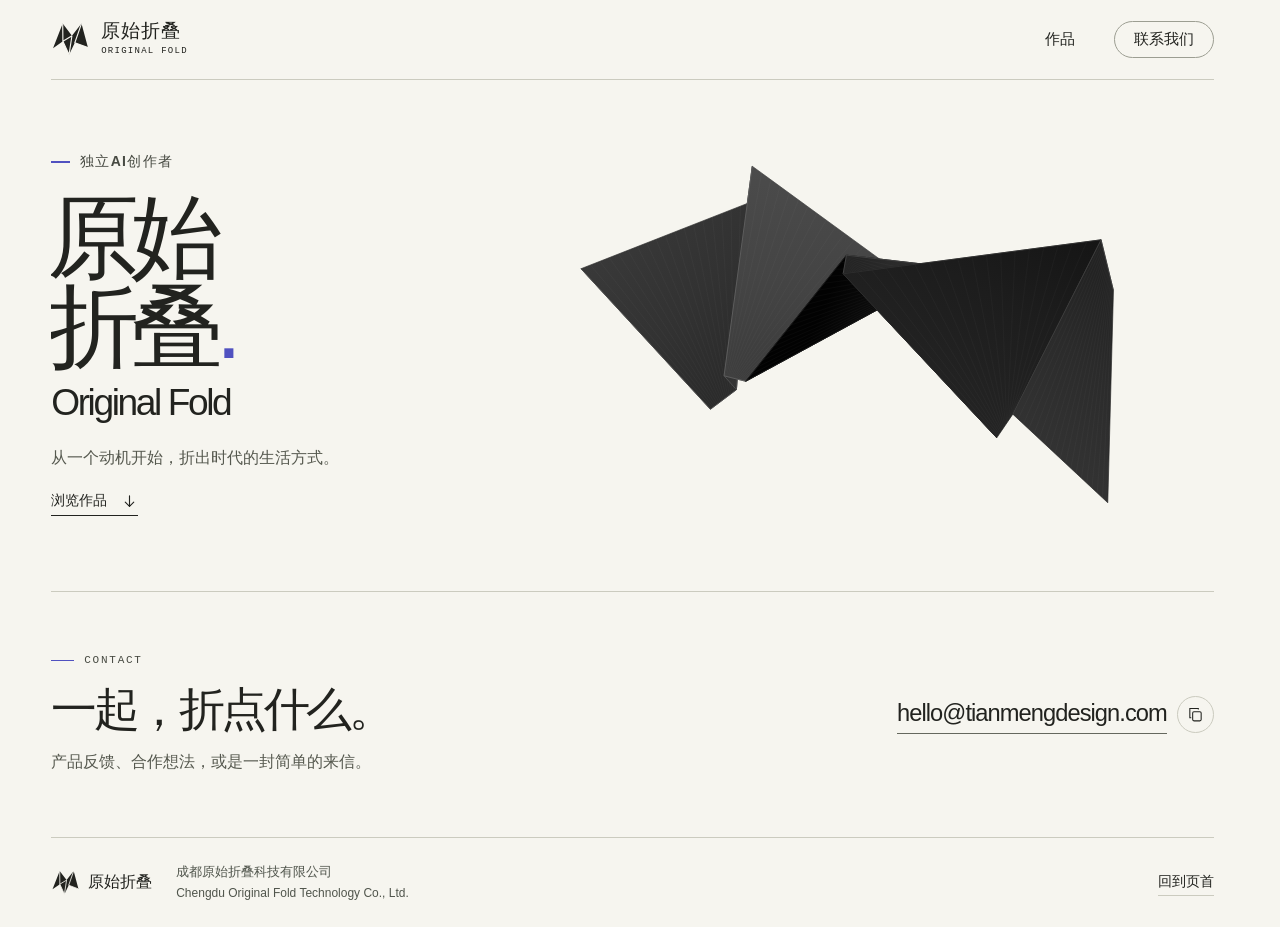
==== commit 6eb194a8: "Remove the studio page and quicken the paper fold" ====
--- a/index.html
+++ b/index.html
@@ -10,10 +10,10 @@
   <meta property="og:type" content="website">
   <link rel="icon" type="image/svg+xml" href="./mark.svg">
   <title>原始折叠 · Original Fold</title>
-  <link rel="stylesheet" href="./style.css?v=hinge4">
+  <link rel="stylesheet" href="./style.css?v=tempo5">
   <script defer src="./fold.js?v=hinge4"></script>
-  <script defer src="./portfolio.js?v=hinge4"></script>
-  <script defer src="./studio.js"></script>
+  <script defer src="./portfolio.js?v=tempo5"></script>
+  <script defer src="./contact.js"></script>
 </head>
 <body>
   <svg class="symbols" xmlns="http://www.w3.org/2000/svg" aria-hidden="true"><defs>
@@ -26,7 +26,7 @@
   <div class="wrap">
     <header class="mast">
       <a class="brand" href="#top" aria-label="原始折叠，回到首页"><svg class="brandmark" aria-hidden="true"><use href="#foldmark"/></svg><span>原始折叠<small lang="en">ORIGINAL FOLD</small></span></a>
-      <nav aria-label="主导航"><a href="#works" aria-controls="works">作品</a><a href="./studio.html">工作室</a><a class="nav-contact" href="#contact">联系<span class="contact-long">我们</span></a></nav>
+      <nav aria-label="主导航"><a href="#works" aria-controls="works">作品</a><a class="nav-contact" href="#contact">联系<span class="contact-long">我们</span></a></nav>
     </header>
     <main id="main">
       <section id="top" class="hero" aria-labelledby="title">
--- a/style.css
+++ b/style.css
@@ -5,18 +5,18 @@
 .hero{position:relative;display:grid;grid-template-columns:minmax(0,.74fr) minmax(0,1.26fr);align-items:center;min-height:clamp(490px,40vw,660px);padding:36px 0 38px;isolation:isolate}.hero-type{z-index:1;width:fit-content;pointer-events:none}.hero-type a{pointer-events:auto}.eyebrow,.hero-kicker{display:flex;align-items:center;gap:10px;color:#474a42}.eyebrow{font:11px/1.5 var(--mono);letter-spacing:.16em}.hero-kicker{font-size:14px;font-weight:560;letter-spacing:.09em;margin-bottom:22px}.eyebrow i,.hero-kicker i{width:23px;height:1px;background:var(--accent);display:block}.hero-kicker i{height:2px;width:19px}.hero h1{font-size:clamp(81px,7.15vw,126px);line-height:.98;font-weight:800;letter-spacing:-.085em;margin-left:-.045em}.title-dot{color:var(--accent);font-family:Arial,sans-serif;margin-left:.07em}.title-dot{font-size:.7em}.wordmark{font:400 clamp(29px,2.9vw,49px)/1.1 Arial,var(--sans);letter-spacing:-.065em;margin-top:10px}.intro{margin-top:21px;font-size:clamp(16px,1.22vw,20px);line-height:1.7;color:var(--muted)}.hero-link{display:inline-flex;align-items:center;gap:14px;border-bottom:1px solid currentColor;padding:5px 0;margin-top:16px;font-weight:590;font-size:14px}.hero-link svg{height:17px;width:17px;transform:rotate(45deg)}
 .paper-air{align-self:stretch;min-height:380px;position:relative;z-index:2;pointer-events:none}.paper-air svg{width:100%;height:100%;position:absolute;inset:0;overflow:visible;pointer-events:none;outline:none}.paper-air #paper-model{pointer-events:visiblePainted;cursor:grab;touch-action:none;-webkit-tap-highlight-color:transparent}.paper-air svg[data-held] #paper-model{cursor:grabbing}.paper-air #paper-model path.face{touch-action:none}.paper-air svg:focus-visible #paper-model .face{stroke:#75779c;stroke-width:1.2}
 .block{padding:clamp(45px,4.7vw,80px) 0}
-.about{display:grid;grid-template-columns:1.45fr 1fr;align-items:center;gap:8%;padding:clamp(34px,4.3vw,70px);background:#252723;color:#f0f0e6}.about .eyebrow{color:#d4d6c9}.eyebrow.light i{background:#a6afff}.about :is(h1,h2){font-size:clamp(30px,3.4vw,58px);letter-spacing:-.055em;line-height:1.32;margin:18px 0}.about p,.contact p{font-size:16px;line-height:1.85}.about p{color:#d4d8cc;max-width:43em}.crease-print{width:min(75%,238px);aspect-ratio:1;justify-self:center;color:#c8cec0}.crease-print svg{width:100%;height:100%}
+.contact p{font-size:16px;line-height:1.85}
 .contact{display:flex;align-items:center;justify-content:space-between;gap:24px}.contact p{margin-top:12px;color:var(--muted)}.contact-address{display:flex;align-items:center;gap:10px;position:relative}.contact-address>a{font-size:clamp(20px,1.85vw,33px);letter-spacing:-.04em;line-height:1.6;border-bottom:1px solid #65685e}.contact-address>a:hover{color:var(--accent)}.contact-address button{background:transparent;border:1px solid var(--line);border-radius:50%;width:37px;height:37px;display:grid;place-items:center}.contact-address button svg{width:17px;height:17px}.copy-status{position:absolute;right:0;top:calc(100% + 5px);font-size:13px;color:var(--accent)}
 footer{border-top:1px solid var(--line);display:flex;align-items:center;gap:24px;min-height:90px;padding:17px 0}.foot-brand{gap:8px}.foot-brand svg{width:29px;height:29px}.foot-brand strong{white-space:nowrap;font-size:16px}.legal{font-size:13px;color:#50554c;line-height:1.65}.legal span{font-size:12px}footer>a{margin-left:auto;white-space:nowrap;font-size:14px;border-bottom:1px solid var(--line);padding:4px 0}
 
 /* Original illustrations from the first portfolio. */
 .art{aspect-ratio:2.22;min-height:180px;display:block;position:relative;overflow:hidden;isolation:isolate}.art:focus-visible{outline-offset:2px}.art-tag,.art-small{position:absolute;z-index:2;top:16px;font:12px var(--mono);letter-spacing:.1em}.art-tag{left:19px}.art-small{right:19px;font-family:var(--sans);letter-spacing:.09em}.art-memory{background:#d9d6ee;color:#503e65;background-image:radial-gradient(circle at 70% 78%,#e4e1f0,transparent 60%),repeating-linear-gradient(162deg,transparent 0 36px,#6b638212 36px 37px,transparent 37px 75px)}.mem-art{position:absolute;width:47%;height:71%;max-width:295px;left:30%;top:24%;transform:rotate(-13deg);transition:transform .4s}.art-memory:hover .mem-art{transform:translateY(-5px) rotate(-9deg)}.mem-echo,.mem-paper{position:absolute;inset:0;box-shadow:1px 5px 11px #23223523}.mem-echo:before{position:absolute;inset:14px 12px;content:"";border:1px solid #6668824d}.echo-a{background:#8d91ca;transform:translate(-19%,3%) rotate(-12deg)}.echo-b{background:#b2b2d6;transform:translate(14%,6%) rotate(12deg)}.mem-paper{padding:clamp(8px,1.3vw,20px) 12%;color:#30334e;background-color:#faf9f1;background-image:repeating-linear-gradient(0deg,transparent 0 23px,#aaaaba55 23px 24px);line-height:1.25}.tiny-imprint{font-size:clamp(9px,.83vw,13px);letter-spacing:.09em;color:#666681;margin-bottom:7px}.mem-paper>span:not(.mem-fold){font-family:"Noto Serif SC","Songti SC",SimSun,serif;font-size:clamp(18px,2.3vw,40px);font-weight:600}.mem-paper>i{position:absolute;bottom:13%;right:15%;border:1.5px solid #6f62a6;border-radius:50%;width:14%;aspect-ratio:1}.mem-fold{width:12%;aspect-ratio:1;position:absolute;right:0;bottom:0;background:linear-gradient(135deg,#c3c2d8 49%,#eceaf4 50%)}.art-time{background-color:#203f36;color:#e1edcf;background-image:radial-gradient(circle at 62% 45%,#375a43,transparent 66%),radial-gradient(circle,#cfddb133 .72px,transparent .93px);background-size:100% 100%,13px 13px}.time-art{width:75%;height:88%;position:absolute;top:12%;left:13%;transition:transform .4s}.art-time:hover .time-art{transform:translateY(-5px)}
 
-.studio-back{margin:23px 0 19px}.studio-page nav [aria-current]{text-decoration:underline;text-underline-offset:5px}
+
 @media(max-width:980px){.wrap{width:calc(100% - 52px)}.hero{grid-template-columns:.82fr 1.18fr;min-height:470px}.contact-address>a{font-size:22px}.work-type{font-size:11px}}
 @media(max-width:730px){.wrap{width:calc(100% - 36px)}.mast{height:64px}.brand{gap:7px}.brandmark{width:31px;height:31px}.brand>span{font-size:17px}.brand small{font-size:8px}.mast nav{gap:17px;font-size:14px}.mast .nav-contact{padding:6px 11px}.contact-long{display:none}.hero{grid-template-columns:1fr;min-height:0;padding:27px 0 5px}.hero-kicker{font-size:13px;margin-bottom:13px}.hero h1 br{display:none}.hero h1{font-size:clamp(49px,12.6vw,84px);line-height:1.04}.wordmark{font-size:clamp(24px,5.6vw,34px);margin-top:6px}.intro{font-size:15px;margin-top:13px}.hero-link{font-size:13px;margin-top:9px;gap:9px}.paper-air{height:clamp(217px,62vw,350px);min-height:0;margin:0}
-.about{grid-template-columns:1fr;position:relative;padding:28px 23px}.about :is(h1,h2){font-size:clamp(24px,6.5vw,36px);margin:15px 0}.about p,.contact p{font-size:15px}.crease-print{width:clamp(50px,12vw,84px);position:absolute;right:15px;top:12px;opacity:.7}.contact{align-items:flex-start;flex-direction:column;gap:15px}.contact h2{font-size:33px}.contact-address>a{font-size:clamp(19px,5.5vw,29px)}footer{gap:9px 18px;flex-wrap:wrap}.foot-brand strong{font-size:15px}.legal{font-size:12px}footer>a{font-size:13px}}
-@media(max-width:385px){.wrap{width:calc(100% - 28px)}.mast nav{gap:12px}.mast .nav-contact{padding:5px 9px}.crease-print{display:none}.legal{order:3;width:100%}}
+.contact p{font-size:15px}.contact{align-items:flex-start;flex-direction:column;gap:15px}.contact h2{font-size:33px}.contact-address>a{font-size:clamp(19px,5.5vw,29px)}footer{gap:9px 18px;flex-wrap:wrap}.foot-brand strong{font-size:15px}.legal{font-size:12px}footer>a{font-size:13px}}
+@media(max-width:385px){.wrap{width:calc(100% - 28px)}.mast nav{gap:12px}.mast .nav-contact{padding:5px 9px}.legal{order:3;width:100%}}
 
 /* The rule beneath the hero is both the section boundary and the first hinge. */
 html{scrollbar-gutter:stable}
@@ -40,8 +40,8 @@
 .sheet-head,.sheet-foot{display:flex;align-items:center;justify-content:space-between;gap:14px}
 .sheet-head{margin-bottom:clamp(13px,1.25vw,20px)}.sheet-head .eyebrow{font-size:10px;line-height:1.35}
 .sheet-head h2{font-size:clamp(27px,2.6vw,43px);letter-spacing:-.075em;line-height:1.13;margin-top:6px}.sheet-head h2>span{color:var(--accent);font-family:Arial,sans-serif;margin-left:.05em}
-.sheet-head h2[data-pointed]:focus{outline:0}.sheet-close,.studio-back{display:inline-flex;align-items:center;justify-content:center;gap:7px;min-height:37px;padding:5px 0;border-bottom:1px solid currentColor;font-size:14px;font-weight:580;white-space:nowrap}
-.sheet-close:hover,.studio-back:hover{color:var(--accent)}.sheet-close span{font-size:16px}.sheet-foot{justify-content:flex-end;margin-top:8px}
+.sheet-head h2[data-pointed]:focus{outline:0}.sheet-close{display:inline-flex;align-items:center;justify-content:center;gap:7px;min-height:37px;padding:5px 0;border-bottom:1px solid currentColor;font-size:14px;font-weight:580;white-space:nowrap}
+.sheet-close:hover{color:var(--accent)}.sheet-close span{font-size:16px}.sheet-foot{justify-content:flex-end;margin-top:8px}
 a[aria-controls="works"],.sheet-close{-webkit-tap-highlight-color:transparent}.hero-link svg{transform:rotate(90deg)}.hero-link[aria-expanded="true"] svg{transform:rotate(-90deg)}
 .work,.work-caption{min-width:0}.work-link{display:grid;grid-template-columns:minmax(0,1.18fr) minmax(0,1fr);align-items:center;gap:clamp(20px,3vw,52px)}
 .work-link .art{aspect-ratio:auto;min-height:0;height:clamp(115px,11.75vw,174px)}
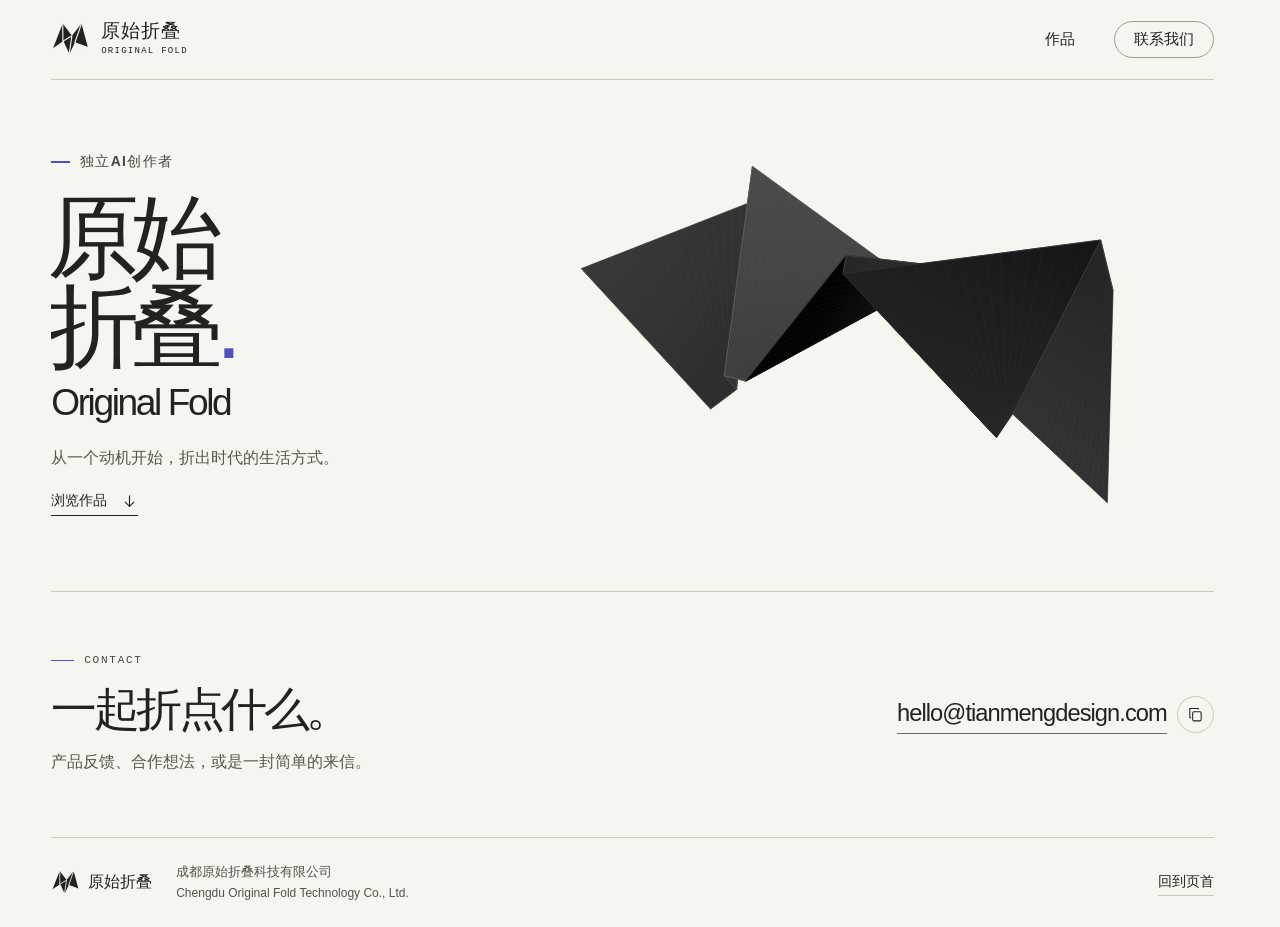
==== commit 645a488d: "Remove the comma from the contact heading" ====
--- a/index.html
+++ b/index.html
@@ -87,7 +87,7 @@
         </div>
         <div class="fold-rig" aria-hidden="true" inert></div>
       </section>
-      <section id="contact" class="contact block" aria-labelledby="contact-title"><div><span class="eyebrow"><i></i> CONTACT</span><h2 id="contact-title">一起，折点什么。</h2><p>产品反馈、合作想法，或是一封简单的来信。</p></div><div class="contact-address"><a href="mailto:hello@tianmengdesign.com">hello@tianmengdesign.com</a><button type="button" id="copy-email" aria-label="复制联系邮箱" title="复制邮箱"><svg aria-hidden="true"><use href="#ic-copy"/></svg></button><span class="copy-status" id="copy-status" role="status" aria-live="polite"></span></div></section>
+      <section id="contact" class="contact block" aria-labelledby="contact-title"><div><span class="eyebrow"><i></i> CONTACT</span><h2 id="contact-title">一起折点什么。</h2><p>产品反馈、合作想法，或是一封简单的来信。</p></div><div class="contact-address"><a href="mailto:hello@tianmengdesign.com">hello@tianmengdesign.com</a><button type="button" id="copy-email" aria-label="复制联系邮箱" title="复制邮箱"><svg aria-hidden="true"><use href="#ic-copy"/></svg></button><span class="copy-status" id="copy-status" role="status" aria-live="polite"></span></div></section>
     </main>
     <footer><div class="foot-brand"><svg aria-hidden="true"><use href="#foldmark"/></svg><strong>原始折叠</strong></div><div class="legal">成都原始折叠科技有限公司<br><span lang="en">Chengdu Original Fold Technology Co., Ltd.</span></div><a href="#top">回到页首</a></footer>
   </div>
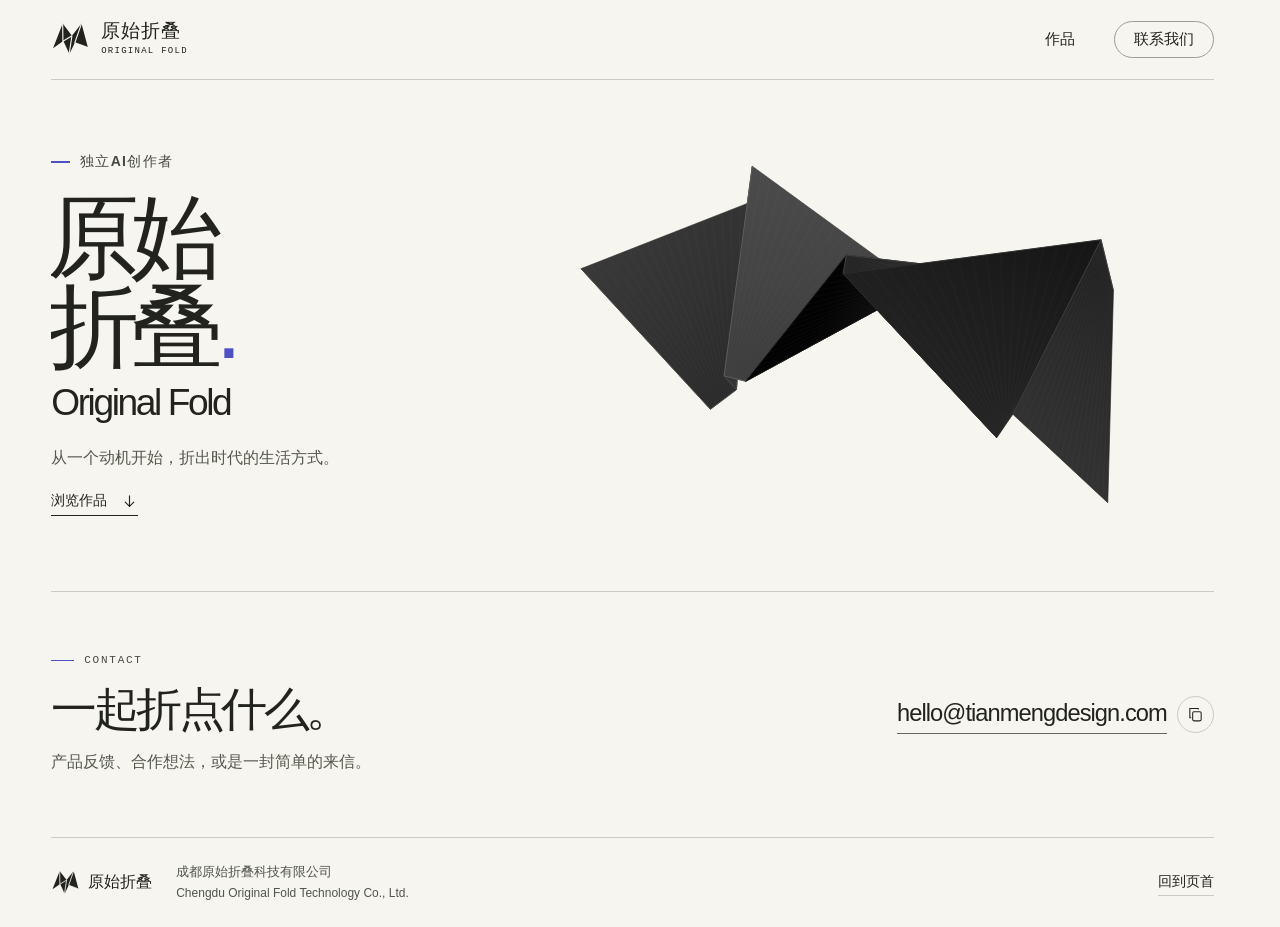
==== commit 7e431de2: "Use a white favicon with a black origami mark" ====
--- a/index.html
+++ b/index.html
@@ -8,7 +8,7 @@
   <meta property="og:title" content="原始折叠 · Original Fold">
   <meta property="og:description" content="从一个动机开始，折出时代的生活方式。">
   <meta property="og:type" content="website">
-  <link rel="icon" type="image/svg+xml" href="./mark.svg">
+  <link rel="icon" type="image/svg+xml" sizes="any" href="./mark.svg?v=mono1">
   <title>原始折叠 · Original Fold</title>
   <link rel="stylesheet" href="./style.css?v=tempo5">
   <script defer src="./fold.js?v=hinge4"></script>
